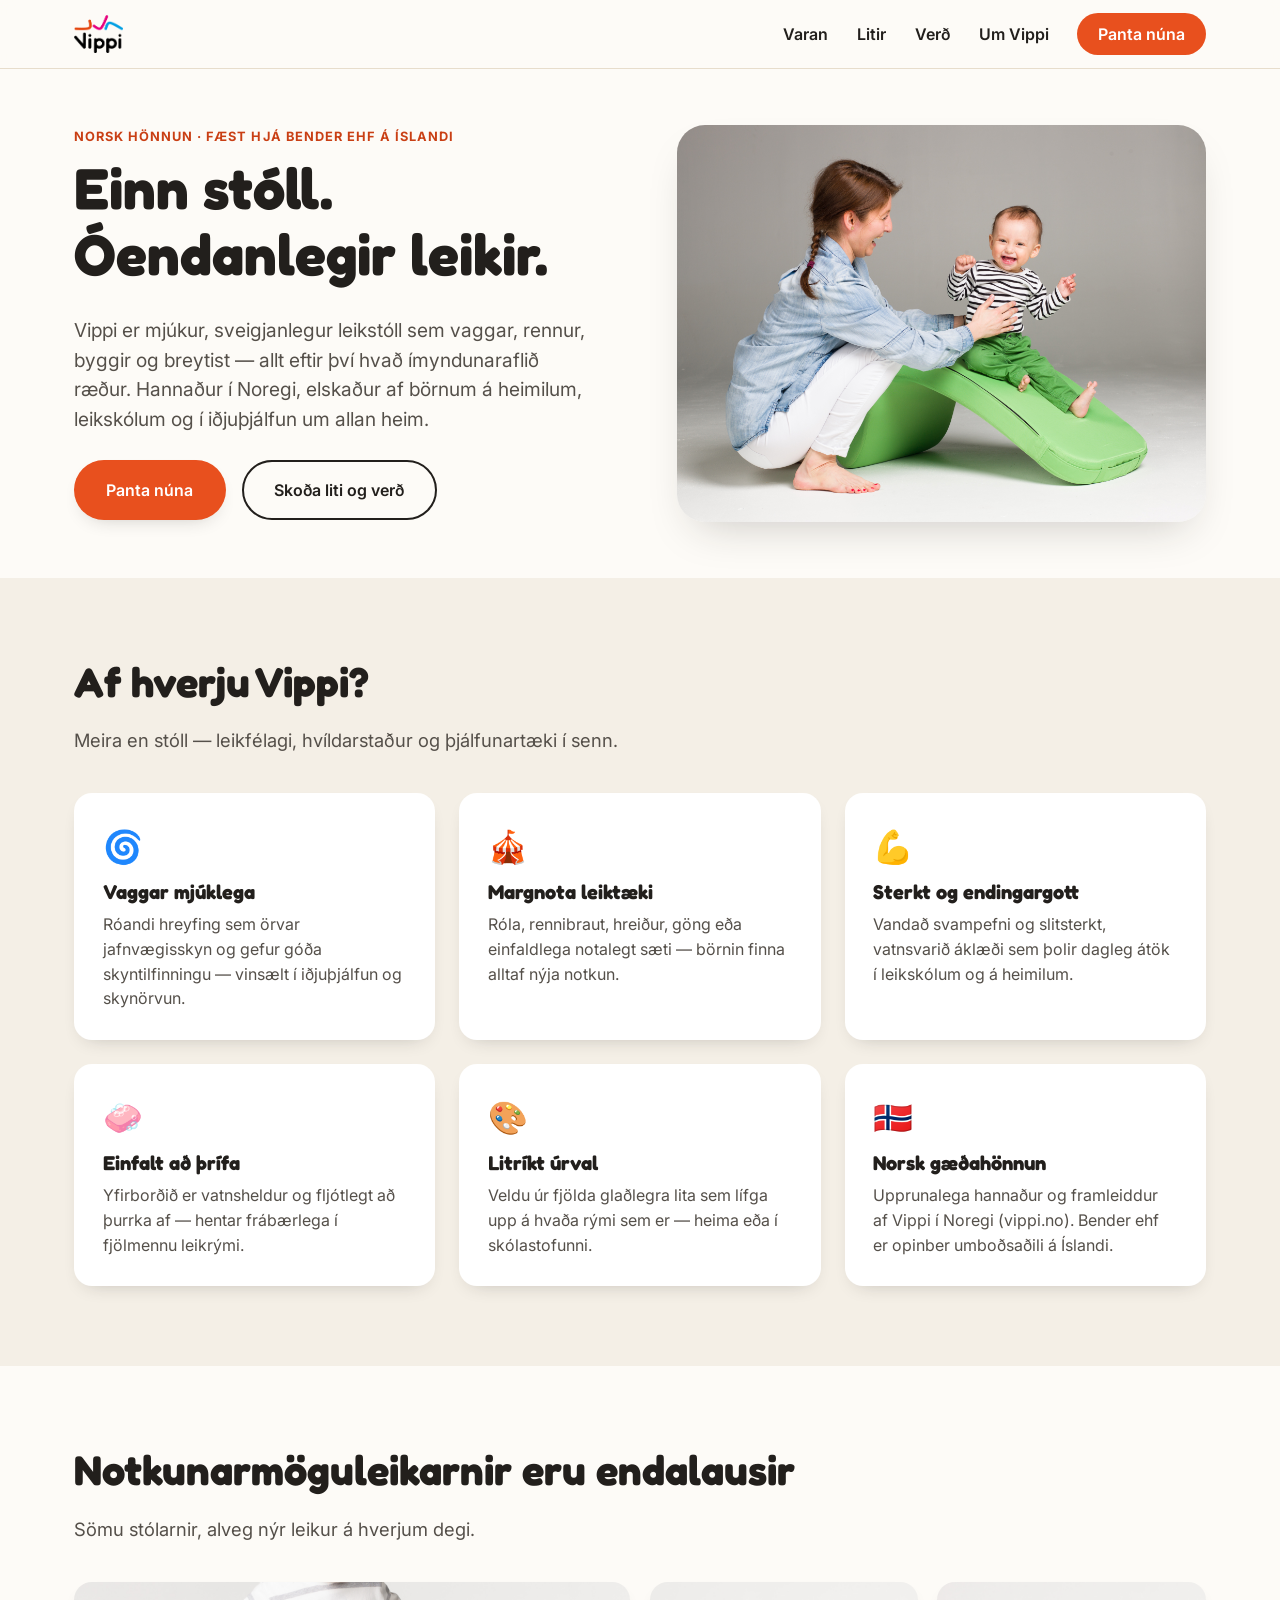
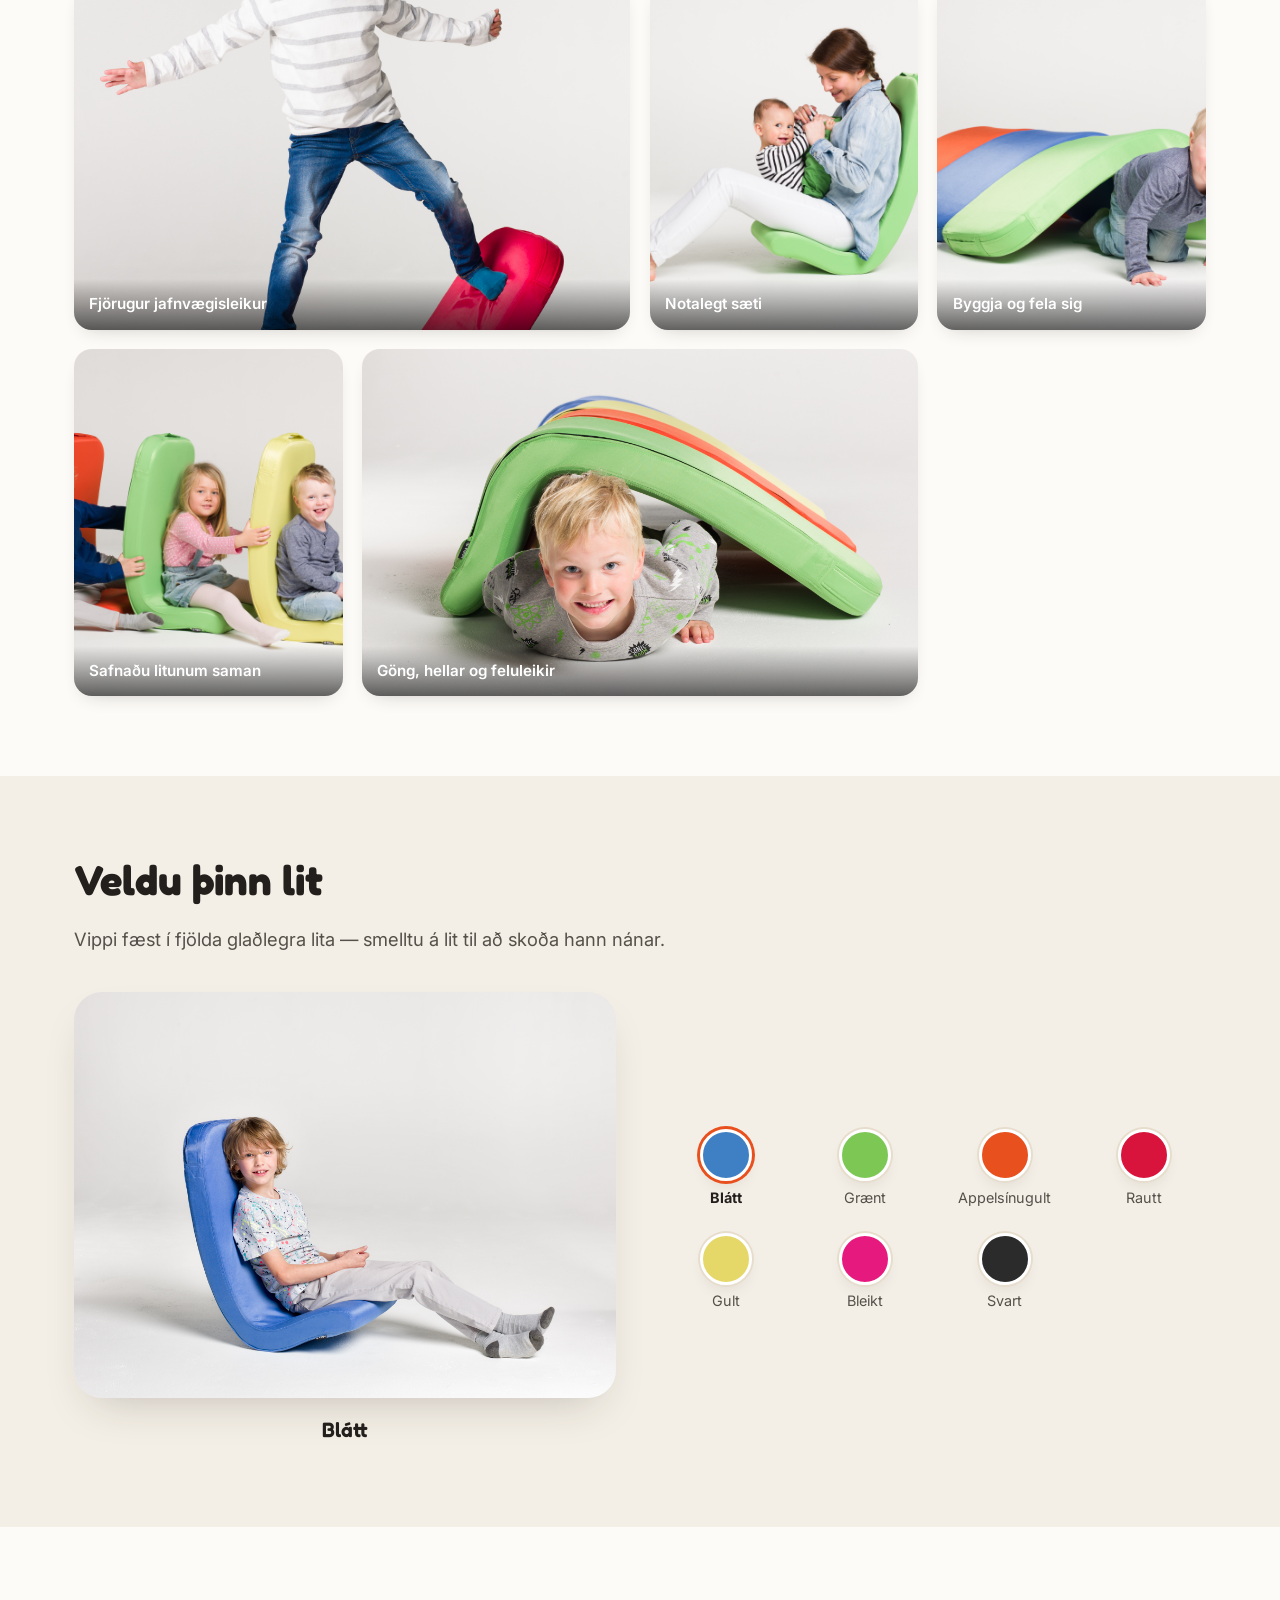
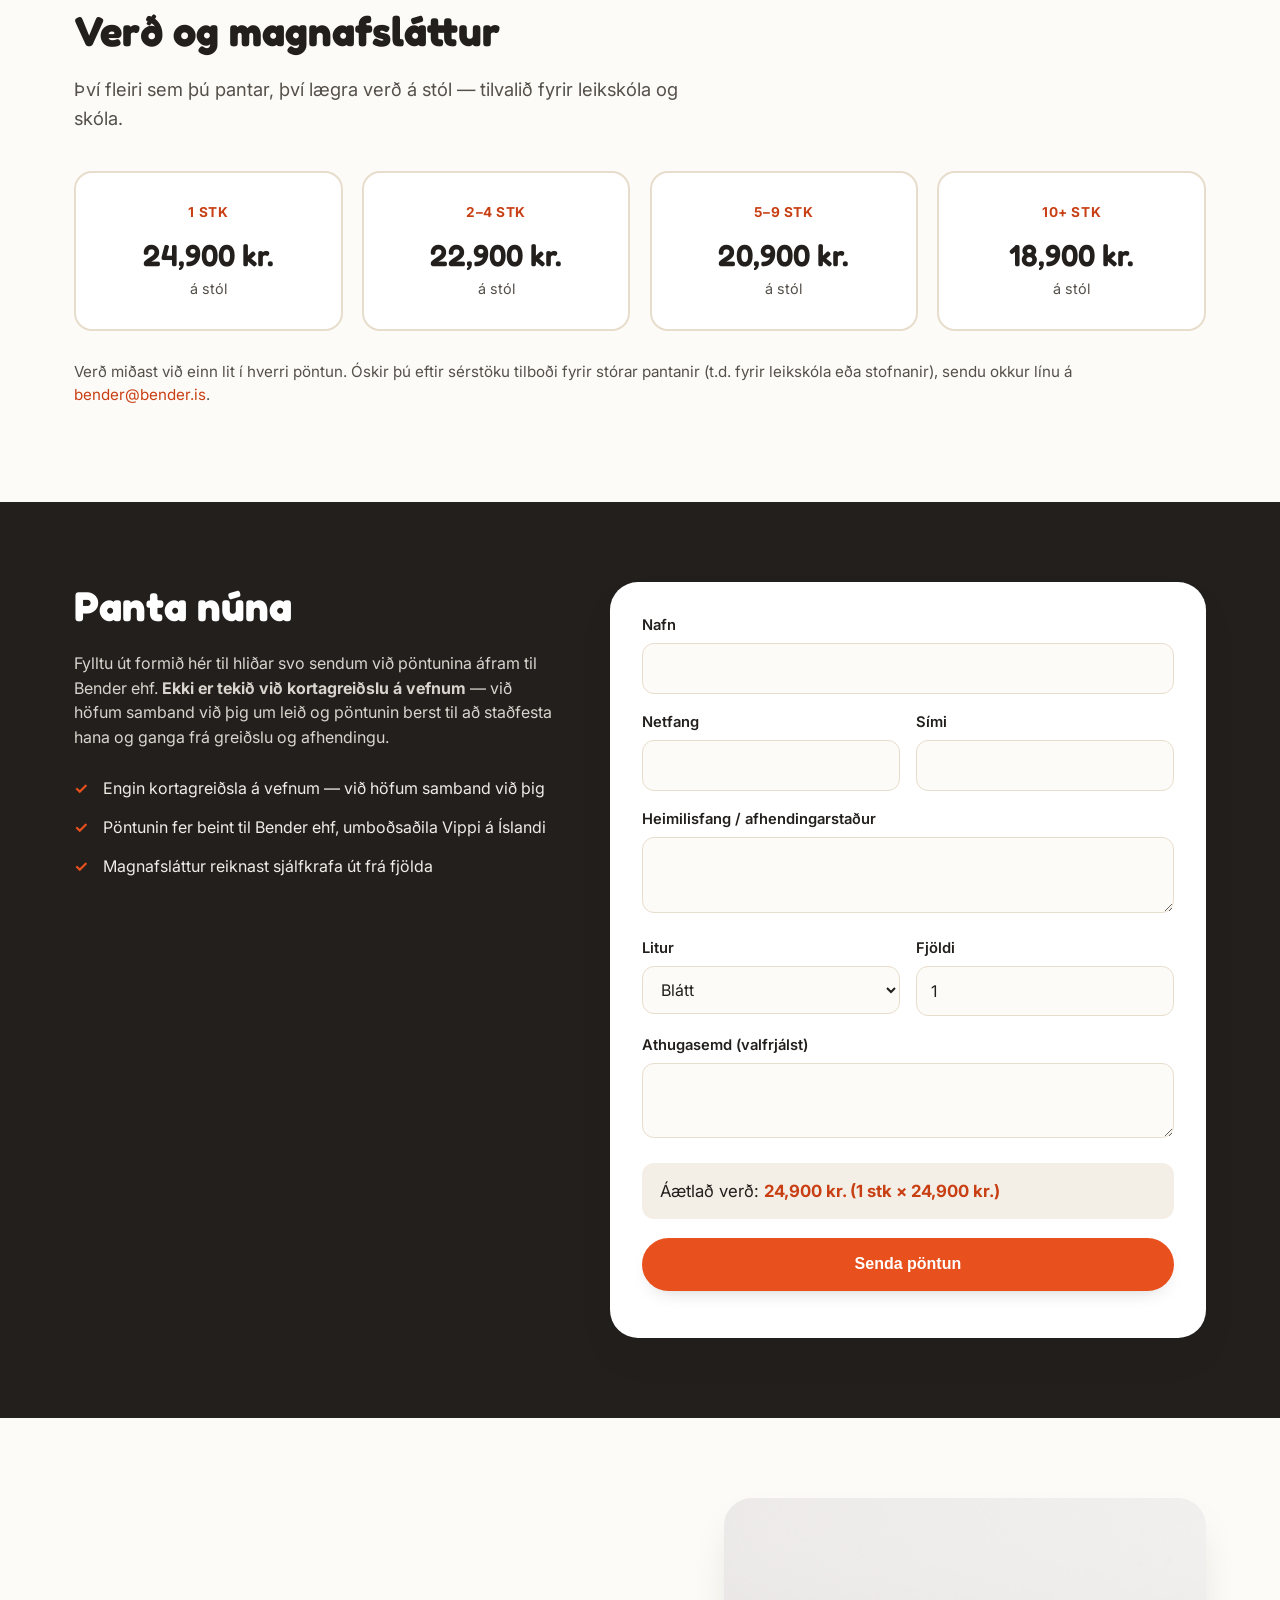
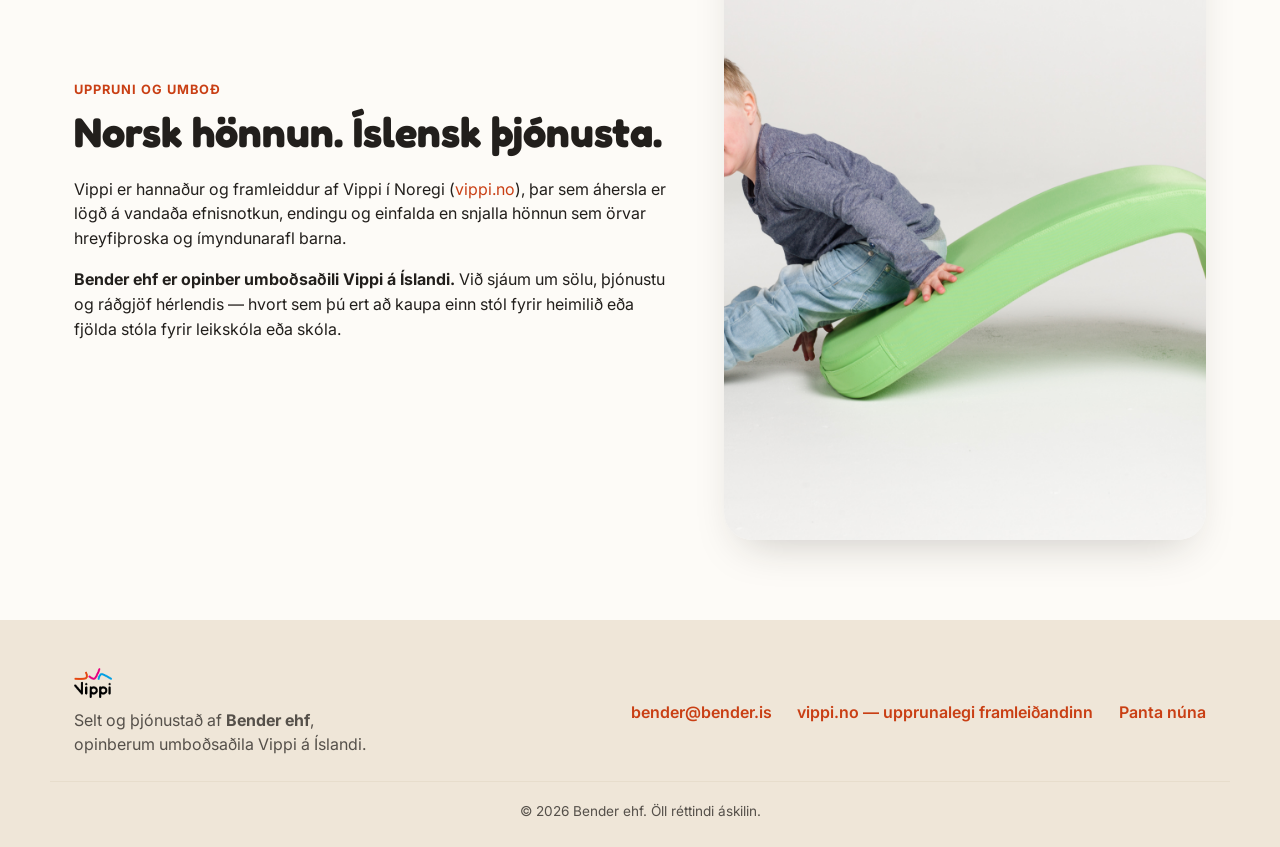
==== index.html @ a784d337 "Fyrsta útgáfa af Vippi sölusíðu fyrir Bender ehf Ein kyrrstöð HTML/CSS/JS síða: hero, eiginleikar, m" ====
<!DOCTYPE html>
<html lang="is">
<head>
<meta charset="UTF-8">
<meta name="viewport" content="width=device-width, initial-scale=1.0">
<title>Vippi — leikstóllinn sem gerir svo miklu meira | Bender ehf</title>
<meta name="description" content="Vippi er norskur hönnunarstóll fyrir börn sem vaggar, rennur og breytist í ótal leiktæki. Fæst í mörgum litum hjá Bender ehf, opinberum umboðsaðila Vippi á Íslandi.">
<link rel="icon" href="Logo/Vippi_logo_m-illustrasjon.webp">
<link rel="stylesheet" href="css/styles.css">
</head>
<body>

<a class="skip-link" href="#main">Fara beint í efni</a>

<header class="site-header" id="top">
  <div class="wrap header-inner">
    <a href="#top" class="brand">
      <img src="Logo/Vippi_logo_m-illustrasjon.webp" alt="Vippi" class="brand-logo">
    </a>

    <nav class="main-nav" id="main-nav">
      <a href="#varan">Varan</a>
      <a href="#litir">Litir</a>
      <a href="#verd">Verð</a>
      <a href="#um-vippi">Um Vippi</a>
      <a href="#panta" class="nav-cta">Panta núna</a>
    </nav>

    <button class="nav-toggle" id="nav-toggle" aria-label="Opna valmynd" aria-expanded="false" aria-controls="main-nav">
      <span></span><span></span><span></span>
    </button>
  </div>
</header>

<main id="main">

  <!-- HERO -->
  <section class="hero">
    <div class="wrap hero-inner">
      <div class="hero-text">
        <p class="eyebrow">Norsk hönnun · Fæst hjá Bender ehf á Íslandi</p>
        <h1>Einn stóll. Óendanlegir leikir.</h1>
        <p class="hero-lead">
          Vippi er mjúkur, sveigjanlegur leikstóll sem vaggar, rennur, byggir og breytist —
          allt eftir því hvað ímyndunaraflið ræður. Hannaður í Noregi, elskaður af börnum
          á heimilum, leikskólum og í iðjuþjálfun um allan heim.
        </p>
        <div class="hero-actions">
          <a href="#panta" class="btn btn-primary">Panta núna</a>
          <a href="#litir" class="btn btn-ghost">Skoða liti og verð</a>
        </div>
      </div>
      <div class="hero-media">
        <img src="Myndir/vippi_0577.jpg" alt="Mæðgin hlæjandi saman í grænum Vippi-stól" loading="eager">
      </div>
    </div>
  </section>

  <!-- FEATURES -->
  <section class="features" id="varan">
    <div class="wrap">
      <h2>Af hverju Vippi?</h2>
      <p class="section-lead">Meira en stóll — leikfélagi, hvíldarstaður og þjálfunartæki í senn.</p>

      <div class="feature-grid">
        <div class="feature-card">
          <div class="feature-icon" aria-hidden="true">🌀</div>
          <h3>Vaggar mjúklega</h3>
          <p>Róandi hreyfing sem örvar jafnvægisskyn og gefur góða skyntilfinningu — vinsælt í iðjuþjálfun og skynörvun.</p>
        </div>
        <div class="feature-card">
          <div class="feature-icon" aria-hidden="true">🎪</div>
          <h3>Margnota leiktæki</h3>
          <p>Róla, rennibraut, hreiður, göng eða einfaldlega notalegt sæti — börnin finna alltaf nýja notkun.</p>
        </div>
        <div class="feature-card">
          <div class="feature-icon" aria-hidden="true">💪</div>
          <h3>Sterkt og endingargott</h3>
          <p>Vandað svampefni og slitsterkt, vatnsvarið áklæði sem þolir dagleg átök í leikskólum og á heimilum.</p>
        </div>
        <div class="feature-card">
          <div class="feature-icon" aria-hidden="true">🧼</div>
          <h3>Einfalt að þrífa</h3>
          <p>Yfirborðið er vatnsheldur og fljótlegt að þurrka af — hentar frábærlega í fjölmennu leikrými.</p>
        </div>
        <div class="feature-card">
          <div class="feature-icon" aria-hidden="true">🎨</div>
          <h3>Litríkt úrval</h3>
          <p>Veldu úr fjölda glaðlegra lita sem lífga upp á hvaða rými sem er — heima eða í skólastofunni.</p>
        </div>
        <div class="feature-card">
          <div class="feature-icon" aria-hidden="true">🇳🇴</div>
          <h3>Norsk gæðahönnun</h3>
          <p>Upprunalega hannaður og framleiddur af Vippi í Noregi (vippi.no). Bender ehf er opinber umboðsaðili á Íslandi.</p>
        </div>
      </div>
    </div>
  </section>

  <!-- GALLERY / USE CASES -->
  <section class="gallery" id="notkun">
    <div class="wrap">
      <h2>Notkunarmöguleikarnir eru endalausir</h2>
      <p class="section-lead">Sömu stólarnir, alveg nýr leikur á hverjum degi.</p>

      <div class="gallery-grid">
        <figure class="gallery-item span-2">
          <img src="Myndir/vippi_0802.jpg" alt="Barn stekkur og leikur sér í rauðum Vippi-stól" loading="lazy">
          <figcaption>Fjörugur jafnvægisleikur</figcaption>
        </figure>
        <figure class="gallery-item">
          <img src="Myndir/vippi_0572.jpg" alt="Barn í Vippi-stól" loading="lazy">
          <figcaption>Notalegt sæti</figcaption>
        </figure>
        <figure class="gallery-item">
          <img src="Myndir/vippi_0424.jpg" alt="Þrjú börn fela sig undir Vippi-stólum" loading="lazy">
          <figcaption>Byggja og fela sig</figcaption>
        </figure>
        <figure class="gallery-item">
          <img src="Myndir/vippi_0365.jpg" alt="Þrjú systkini í röð af Vippi-stólum í mismunandi litum" loading="lazy">
          <figcaption>Safnaðu litunum saman</figcaption>
        </figure>
        <figure class="gallery-item span-2">
          <img src="Myndir/vippi_0148.jpg" alt="Barn skríður undir stafla af Vippi-stólum" loading="lazy">
          <figcaption>Göng, hellar og feluleikir</figcaption>
        </figure>
      </div>
    </div>
  </section>

  <!-- COLORS -->
  <section class="colors" id="litir">
    <div class="wrap">
      <h2>Veldu þinn lit</h2>
      <p class="section-lead">Vippi fæst í fjölda glaðlegra lita — smelltu á lit til að skoða hann nánar.</p>

      <div class="color-layout">
        <div class="color-preview">
          <img id="color-preview-img" src="Myndir/vippi_0039-Edit.jpg" alt="Vippi stóll">
          <p class="color-preview-name" id="color-preview-name">Blátt</p>
        </div>

        <div class="color-swatches" id="color-swatches" role="listbox" aria-label="Veldu lit">
          <!-- fyllt út með js/main.js út frá VIPPI_CONFIG.colors -->
        </div>
      </div>
    </div>
  </section>

  <!-- PRICING -->
  <section class="pricing" id="verd">
    <div class="wrap">
      <h2>Verð og magnafsláttur</h2>
      <p class="section-lead">Því fleiri sem þú pantar, því lægra verð á stól — tilvalið fyrir leikskóla og skóla.</p>

      <div class="pricing-table" id="pricing-table">
        <!-- fyllt út með js/main.js út frá VIPPI_CONFIG.priceTiers -->
      </div>

      <p class="pricing-note">
        Verð miðast við einn lit í hverri pöntun. Óskir þú eftir sérstöku tilboði fyrir stórar
        pantanir (t.d. fyrir leikskóla eða stofnanir), sendu okkur línu á
        <a href="mailto:bender@bender.is">bender@bender.is</a>.
      </p>
    </div>
  </section>

  <!-- ORDER -->
  <section class="order" id="panta">
    <div class="wrap order-wrap">
      <div class="order-info">
        <h2>Panta núna</h2>
        <p>
          Fylltu út formið hér til hliðar svo sendum við pöntunina áfram til Bender ehf.
          <strong> Ekki er tekið við kortagreiðslu á vefnum</strong> — við höfum samband við
          þig um leið og pöntunin berst til að staðfesta hana og ganga frá greiðslu og afhendingu.
        </p>
        <ul class="order-points">
          <li>Engin kortagreiðsla á vefnum — við höfum samband við þig</li>
          <li>Pöntunin fer beint til Bender ehf, umboðsaðila Vippi á Íslandi</li>
          <li>Magnafsláttur reiknast sjálfkrafa út frá fjölda</li>
        </ul>
      </div>

      <form class="order-form" id="order-form">
        <div class="form-row">
          <label for="f-name">Nafn</label>
          <input type="text" id="f-name" name="Nafn" required autocomplete="name">
        </div>

        <div class="form-row two-col">
          <div>
            <label for="f-email">Netfang</label>
            <input type="email" id="f-email" name="Netfang" required autocomplete="email">
          </div>
          <div>
            <label for="f-phone">Sími</label>
            <input type="tel" id="f-phone" name="Sími" required autocomplete="tel">
          </div>
        </div>

        <div class="form-row">
          <label for="f-address">Heimilisfang / afhendingarstaður</label>
          <textarea id="f-address" name="Afhendingarstaður" rows="2" required></textarea>
        </div>

        <div class="form-row two-col">
          <div>
            <label for="f-color">Litur</label>
            <select id="f-color" name="Litur" required></select>
          </div>
          <div>
            <label for="f-qty">Fjöldi</label>
            <input type="number" id="f-qty" name="Fjöldi" min="1" value="1" required>
          </div>
        </div>

        <div class="form-row">
          <label for="f-note">Athugasemd (valfrjálst)</label>
          <textarea id="f-note" name="Athugasemd" rows="2"></textarea>
        </div>

        <input type="hidden" name="Áætlað_verð" id="f-price-hidden">
        <input type="hidden" name="_subject" value="Ný Vippi pöntun af vefsíðu">

        <div class="order-summary" id="order-summary">
          Áætlað verð: <strong id="order-total">—</strong>
        </div>

        <button type="submit" class="btn btn-primary btn-block" id="order-submit">Senda pöntun</button>

        <p class="form-status" id="form-status" role="status" aria-live="polite"></p>
      </form>
    </div>
  </section>

  <!-- ABOUT -->
  <section class="about" id="um-vippi">
    <div class="wrap about-inner">
      <div class="about-text">
        <p class="eyebrow">Uppruni og umboð</p>
        <h2>Norsk hönnun. Íslensk þjónusta.</h2>
        <p>
          Vippi er hannaður og framleiddur af Vippi í Noregi (<a href="https://vippi.no" target="_blank" rel="noopener">vippi.no</a>),
          þar sem áhersla er lögð á vandaða efnisnotkun, endingu og einfalda en snjalla hönnun
          sem örvar hreyfiþroska og ímyndunarafl barna.
        </p>
        <p>
          <strong>Bender ehf er opinber umboðsaðili Vippi á Íslandi.</strong> Við sjáum um sölu,
          þjónustu og ráðgjöf hérlendis — hvort sem þú ert að kaupa einn stól fyrir heimilið eða
          fjölda stóla fyrir leikskóla eða skóla.
        </p>
      </div>
      <div class="about-media">
        <img src="Myndir/vippi_0396.jpg" alt="Vippi stóll í grænum lit" loading="lazy">
      </div>
    </div>
  </section>

</main>

<footer class="site-footer">
  <div class="wrap footer-inner">
    <div class="footer-brand">
      <img src="Logo/Vippi_logo_m-illustrasjon.webp" alt="Vippi" class="footer-logo">
      <p>Selt og þjónustað af <strong>Bender ehf</strong>, opinberum umboðsaðila Vippi á Íslandi.</p>
    </div>
    <div class="footer-links">
      <a href="mailto:bender@bender.is">bender@bender.is</a>
      <a href="https://vippi.no" target="_blank" rel="noopener">vippi.no — upprunalegi framleiðandinn</a>
      <a href="#panta">Panta núna</a>
    </div>
  </div>
  <p class="footer-copy">© <span id="year"></span> Bender ehf. Öll réttindi áskilin.</p>
</footer>

<script src="js/config.js"></script>
<script src="js/main.js"></script>
</body>
</html>
---- css/styles.css ----
@import url('https://fonts.googleapis.com/css2?family=Fredoka:wght@500;600;700&family=Inter:wght@400;500;600;700&display=swap');

/* ---------------------------------------------------------------------
   Grunnstillingar
--------------------------------------------------------------------- */
:root {
  --orange: #e8501e;
  --orange-dark: #c93f14;
  --pink: #e6197f;
  --blue: #1e8fd1;
  --green: #6fbf4a;
  --ink: #221f1c;
  --ink-soft: #55504a;
  --paper: #fdfbf7;
  --paper-alt: #f4efe6;
  --paper-deep: #efe6d8;
  --line: #e7ddcc;
  --white: #ffffff;
  --radius-lg: 28px;
  --radius-md: 18px;
  --radius-sm: 12px;
  --shadow: 0 20px 45px -20px rgba(34, 31, 28, 0.25);
  --shadow-sm: 0 8px 20px -12px rgba(34, 31, 28, 0.3);
  --max: 1180px;
  font-size: 16px;
}

* { box-sizing: border-box; }
html { scroll-behavior: smooth; }

body {
  margin: 0;
  font-family: 'Inter', system-ui, -apple-system, Segoe UI, sans-serif;
  color: var(--ink);
  background: var(--paper);
  line-height: 1.55;
  -webkit-font-smoothing: antialiased;
}

h1, h2, h3, h4 {
  font-family: 'Fredoka', 'Inter', system-ui, sans-serif;
  line-height: 1.15;
  margin: 0 0 0.5em;
  color: var(--ink);
}

h1 { font-size: clamp(2.2rem, 5vw, 3.6rem); }
h2 { font-size: clamp(1.8rem, 3.4vw, 2.6rem); }
h3 { font-size: 1.25rem; }

p { margin: 0 0 1em; }
a { color: var(--orange-dark); text-decoration: none; }
a:hover { text-decoration: underline; }

img { max-width: 100%; display: block; }

.wrap {
  max-width: var(--max);
  margin: 0 auto;
  padding: 0 24px;
}

.skip-link {
  position: absolute;
  left: -999px;
  top: 0;
  background: var(--ink);
  color: var(--white);
  padding: 10px 16px;
  border-radius: 0 0 8px 0;
  z-index: 999;
}
.skip-link:focus { left: 0; }

.eyebrow {
  text-transform: uppercase;
  letter-spacing: 0.08em;
  font-weight: 700;
  font-size: 0.8rem;
  color: var(--orange-dark);
  margin-bottom: 0.6em;
}

.section-lead {
  font-size: 1.15rem;
  color: var(--ink-soft);
  max-width: 640px;
  margin-bottom: 2.4rem;
}

section { padding: 5rem 0; }

/* ---------------------------------------------------------------------
   Hnappar
--------------------------------------------------------------------- */
.btn {
  display: inline-flex;
  align-items: center;
  justify-content: center;
  gap: 0.5em;
  padding: 0.95em 1.9em;
  border-radius: 999px;
  font-weight: 600;
  font-size: 1rem;
  border: 2px solid transparent;
  cursor: pointer;
  transition: transform 0.15s ease, box-shadow 0.15s ease, background 0.15s ease;
  text-decoration: none;
}
.btn:hover { transform: translateY(-2px); text-decoration: none; }

.btn-primary {
  background: var(--orange);
  color: var(--white);
  box-shadow: var(--shadow-sm);
}
.btn-primary:hover { background: var(--orange-dark); }

.btn-ghost {
  background: transparent;
  border-color: var(--ink);
  color: var(--ink);
}
.btn-ghost:hover { background: var(--ink); color: var(--white); }

.btn-block { width: 100%; }

/* ---------------------------------------------------------------------
   Haus
--------------------------------------------------------------------- */
.site-header {
  position: sticky;
  top: 0;
  z-index: 100;
  background: rgba(253, 251, 247, 0.9);
  backdrop-filter: blur(8px);
  border-bottom: 1px solid var(--line);
}

.header-inner {
  display: flex;
  align-items: center;
  justify-content: space-between;
  gap: 1.5rem;
  padding-top: 0.8rem;
  padding-bottom: 0.8rem;
}

.brand-logo { height: 38px; }

.main-nav {
  display: flex;
  align-items: center;
  gap: 1.8rem;
  font-weight: 600;
}
.main-nav a { color: var(--ink); }
.main-nav a:hover { color: var(--orange-dark); text-decoration: none; }

.nav-cta {
  background: var(--orange);
  color: var(--white) !important;
  padding: 0.55em 1.3em;
  border-radius: 999px;
}
.nav-cta:hover { background: var(--orange-dark); }

.nav-toggle {
  display: none;
  flex-direction: column;
  justify-content: center;
  gap: 5px;
  width: 42px;
  height: 42px;
  border-radius: 10px;
  border: 1px solid var(--line);
  background: var(--white);
  cursor: pointer;
}
.nav-toggle span {
  display: block;
  width: 20px;
  height: 2px;
  margin: 0 auto;
  background: var(--ink);
  transition: transform 0.2s ease, opacity 0.2s ease;
}
.nav-toggle.open span:nth-child(1) { transform: translateY(7px) rotate(45deg); }
.nav-toggle.open span:nth-child(2) { opacity: 0; }
.nav-toggle.open span:nth-child(3) { transform: translateY(-7px) rotate(-45deg); }

/* ---------------------------------------------------------------------
   Hero
--------------------------------------------------------------------- */
.hero { padding-top: 3.5rem; padding-bottom: 3.5rem; }

.hero-inner {
  display: grid;
  grid-template-columns: 1.05fr 1fr;
  gap: 3rem;
  align-items: center;
}

.hero-lead {
  font-size: 1.2rem;
  color: var(--ink-soft);
  max-width: 520px;
}

.hero-actions {
  display: flex;
  gap: 1rem;
  flex-wrap: wrap;
  margin-top: 1.6rem;
}

.hero-media img {
  width: 100%;
  border-radius: var(--radius-lg);
  box-shadow: var(--shadow);
  aspect-ratio: 4 / 3;
  object-fit: cover;
}

/* ---------------------------------------------------------------------
   Eiginleikar
--------------------------------------------------------------------- */
.features { background: var(--paper-alt); }

.feature-grid {
  display: grid;
  grid-template-columns: repeat(3, 1fr);
  gap: 1.5rem;
}

.feature-card {
  background: var(--white);
  border-radius: var(--radius-md);
  padding: 1.8rem;
  box-shadow: var(--shadow-sm);
}

.feature-icon {
  font-size: 2rem;
  margin-bottom: 0.6rem;
}

.feature-card h3 { margin-bottom: 0.4em; }
.feature-card p { color: var(--ink-soft); margin: 0; }

/* ---------------------------------------------------------------------
   Gallerí
--------------------------------------------------------------------- */
.gallery-grid {
  display: grid;
  grid-template-columns: repeat(4, 1fr);
  gap: 1.2rem;
}

.gallery-item {
  margin: 0;
  position: relative;
  border-radius: var(--radius-md);
  overflow: hidden;
  box-shadow: var(--shadow-sm);
}

.gallery-item img {
  width: 100%;
  height: 100%;
  object-fit: cover;
  aspect-ratio: 1 / 1;
}

.gallery-item.span-2 { grid-column: span 2; }
.gallery-item.span-2 img { aspect-ratio: 16 / 10; }

.gallery-item figcaption {
  position: absolute;
  left: 0; right: 0; bottom: 0;
  padding: 0.9em 1em;
  background: linear-gradient(to top, rgba(0,0,0,0.6), rgba(0,0,0,0));
  color: var(--white);
  font-weight: 600;
  font-size: 0.95rem;
}

/* ---------------------------------------------------------------------
   Litir
--------------------------------------------------------------------- */
.colors { background: var(--paper-alt); }

.color-layout {
  display: grid;
  grid-template-columns: 1fr 1fr;
  gap: 3rem;
  align-items: center;
}

.color-preview img {
  width: 100%;
  border-radius: var(--radius-lg);
  box-shadow: var(--shadow);
  aspect-ratio: 4 / 3;
  object-fit: cover;
}

.color-preview-name {
  text-align: center;
  font-family: 'Fredoka', sans-serif;
  font-weight: 600;
  font-size: 1.3rem;
  margin-top: 1rem;
  margin-bottom: 0;
}

.color-swatches {
  display: grid;
  grid-template-columns: repeat(4, 1fr);
  gap: 1rem;
}

.color-swatch {
  display: flex;
  flex-direction: column;
  align-items: center;
  gap: 0.5em;
  background: transparent;
  border: none;
  cursor: pointer;
  padding: 0.4em;
  font-family: inherit;
  font-size: 0.9rem;
  color: var(--ink-soft);
  border-radius: var(--radius-sm);
}

.color-swatch .dot {
  width: 52px;
  height: 52px;
  border-radius: 50%;
  border: 3px solid var(--white);
  box-shadow: 0 0 0 2px var(--line), var(--shadow-sm);
  transition: transform 0.15s ease, box-shadow 0.15s ease;
}

.color-swatch:hover .dot { transform: translateY(-3px); }

.color-swatch.active { color: var(--ink); font-weight: 700; }
.color-swatch.active .dot { box-shadow: 0 0 0 3px var(--orange), var(--shadow-sm); }

/* ---------------------------------------------------------------------
   Verð
--------------------------------------------------------------------- */
.pricing-table {
  display: grid;
  grid-template-columns: repeat(4, 1fr);
  gap: 1.2rem;
  margin-bottom: 1.8rem;
}

.price-tier {
  background: var(--white);
  border: 2px solid var(--line);
  border-radius: var(--radius-md);
  padding: 1.8rem 1.4rem;
  text-align: center;
  transition: border-color 0.15s ease, transform 0.15s ease;
}

.price-tier:hover { border-color: var(--orange); transform: translateY(-3px); }

.price-tier .qty {
  font-weight: 700;
  color: var(--orange-dark);
  text-transform: uppercase;
  letter-spacing: 0.04em;
  font-size: 0.85rem;
  margin-bottom: 0.6em;
}

.price-tier .amount {
  font-family: 'Fredoka', sans-serif;
  font-size: 1.9rem;
  font-weight: 600;
}

.price-tier .per {
  color: var(--ink-soft);
  font-size: 0.9rem;
}

.pricing-note {
  color: var(--ink-soft);
  font-size: 0.95rem;
}

/* ---------------------------------------------------------------------
   Pöntun
--------------------------------------------------------------------- */
.order { background: var(--ink); color: var(--white); }

.order-wrap {
  display: grid;
  grid-template-columns: 0.9fr 1.1fr;
  gap: 3rem;
  align-items: start;
}

.order h2 { color: var(--white); }
.order-info p { color: #d8d4cd; }

.order-points {
  list-style: none;
  padding: 0;
  margin: 1.6rem 0 0;
  display: flex;
  flex-direction: column;
  gap: 0.9rem;
}
.order-points li {
  padding-left: 1.8em;
  position: relative;
  color: #efece6;
}
.order-points li::before {
  content: "✓";
  position: absolute;
  left: 0;
  color: var(--orange);
  font-weight: 700;
}

.order-form {
  background: var(--white);
  color: var(--ink);
  border-radius: var(--radius-lg);
  padding: 2rem;
  box-shadow: var(--shadow);
}

.form-row { margin-bottom: 1.1rem; }
.form-row.two-col {
  display: grid;
  grid-template-columns: 1fr 1fr;
  gap: 1rem;
}

label {
  display: block;
  font-weight: 600;
  margin-bottom: 0.4em;
  font-size: 0.92rem;
}

input, select, textarea {
  width: 100%;
  padding: 0.75em 0.9em;
  border-radius: var(--radius-sm);
  border: 1.5px solid var(--line);
  font: inherit;
  background: var(--paper);
  color: var(--ink);
}

input:focus, select:focus, textarea:focus {
  outline: none;
  border-color: var(--orange);
}

.order-summary {
  background: var(--paper-alt);
  border-radius: var(--radius-sm);
  padding: 0.9em 1.1em;
  margin-bottom: 1.2rem;
  font-size: 1.05rem;
}
.order-summary strong { color: var(--orange-dark); }

.form-status {
  margin: 1em 0 0;
  font-size: 0.95rem;
  font-weight: 600;
}
.form-status.success { color: #2f8f3f; }
.form-status.error { color: #c93f14; }
.form-status a { color: inherit; text-decoration: underline; }

/* ---------------------------------------------------------------------
   Um Vippi
--------------------------------------------------------------------- */
.about-inner {
  display: grid;
  grid-template-columns: 1fr 0.8fr;
  gap: 3rem;
  align-items: center;
}

.about-media img {
  border-radius: var(--radius-lg);
  box-shadow: var(--shadow);
  aspect-ratio: 3 / 4;
  object-fit: cover;
  width: 100%;
}

/* ---------------------------------------------------------------------
   Fótur
--------------------------------------------------------------------- */
.site-footer {
  background: var(--paper-deep);
  padding: 3rem 0 1.5rem;
}

.footer-inner {
  display: flex;
  justify-content: space-between;
  align-items: center;
  flex-wrap: wrap;
  gap: 1.5rem;
  padding-bottom: 1.5rem;
  border-bottom: 1px solid var(--line);
}

.footer-logo { height: 30px; margin-bottom: 0.6em; }
.footer-brand p { margin: 0; color: var(--ink-soft); max-width: 320px; }

.footer-links {
  display: flex;
  gap: 1.6rem;
  flex-wrap: wrap;
  font-weight: 600;
}

.footer-copy {
  text-align: center;
  color: var(--ink-soft);
  font-size: 0.85rem;
  margin: 1.2rem 0 0;
}

/* ---------------------------------------------------------------------
   Responsive
--------------------------------------------------------------------- */
@media (max-width: 900px) {
  .hero-inner,
  .color-layout,
  .order-wrap,
  .about-inner {
    grid-template-columns: 1fr;
  }

  .hero-media { order: -1; }

  .feature-grid { grid-template-columns: repeat(2, 1fr); }
  .gallery-grid { grid-template-columns: repeat(2, 1fr); }
  .gallery-item.span-2 { grid-column: span 2; }
  .pricing-table { grid-template-columns: repeat(2, 1fr); }
}

@media (max-width: 720px) {
  .main-nav {
    position: absolute;
    top: 100%;
    left: 0;
    right: 0;
    background: var(--paper);
    border-bottom: 1px solid var(--line);
    flex-direction: column;
    align-items: stretch;
    gap: 0;
    padding: 0.5rem 24px 1.2rem;
    display: none;
  }
  .main-nav.open { display: flex; }
  .main-nav a { padding: 0.7em 0; border-bottom: 1px solid var(--line); }
  .main-nav a:last-child { border-bottom: none; }
  .nav-cta { text-align: center; margin-top: 0.6em; }
  .nav-toggle { display: flex; }

  section { padding: 3.2rem 0; }
  .feature-grid { grid-template-columns: 1fr; }
  .gallery-grid { grid-template-columns: 1fr 1fr; }
  .color-swatches { grid-template-columns: repeat(3, 1fr); }
  .pricing-table { grid-template-columns: 1fr 1fr; }
  .form-row.two-col { grid-template-columns: 1fr; }
  .order-form { padding: 1.4rem; }
}
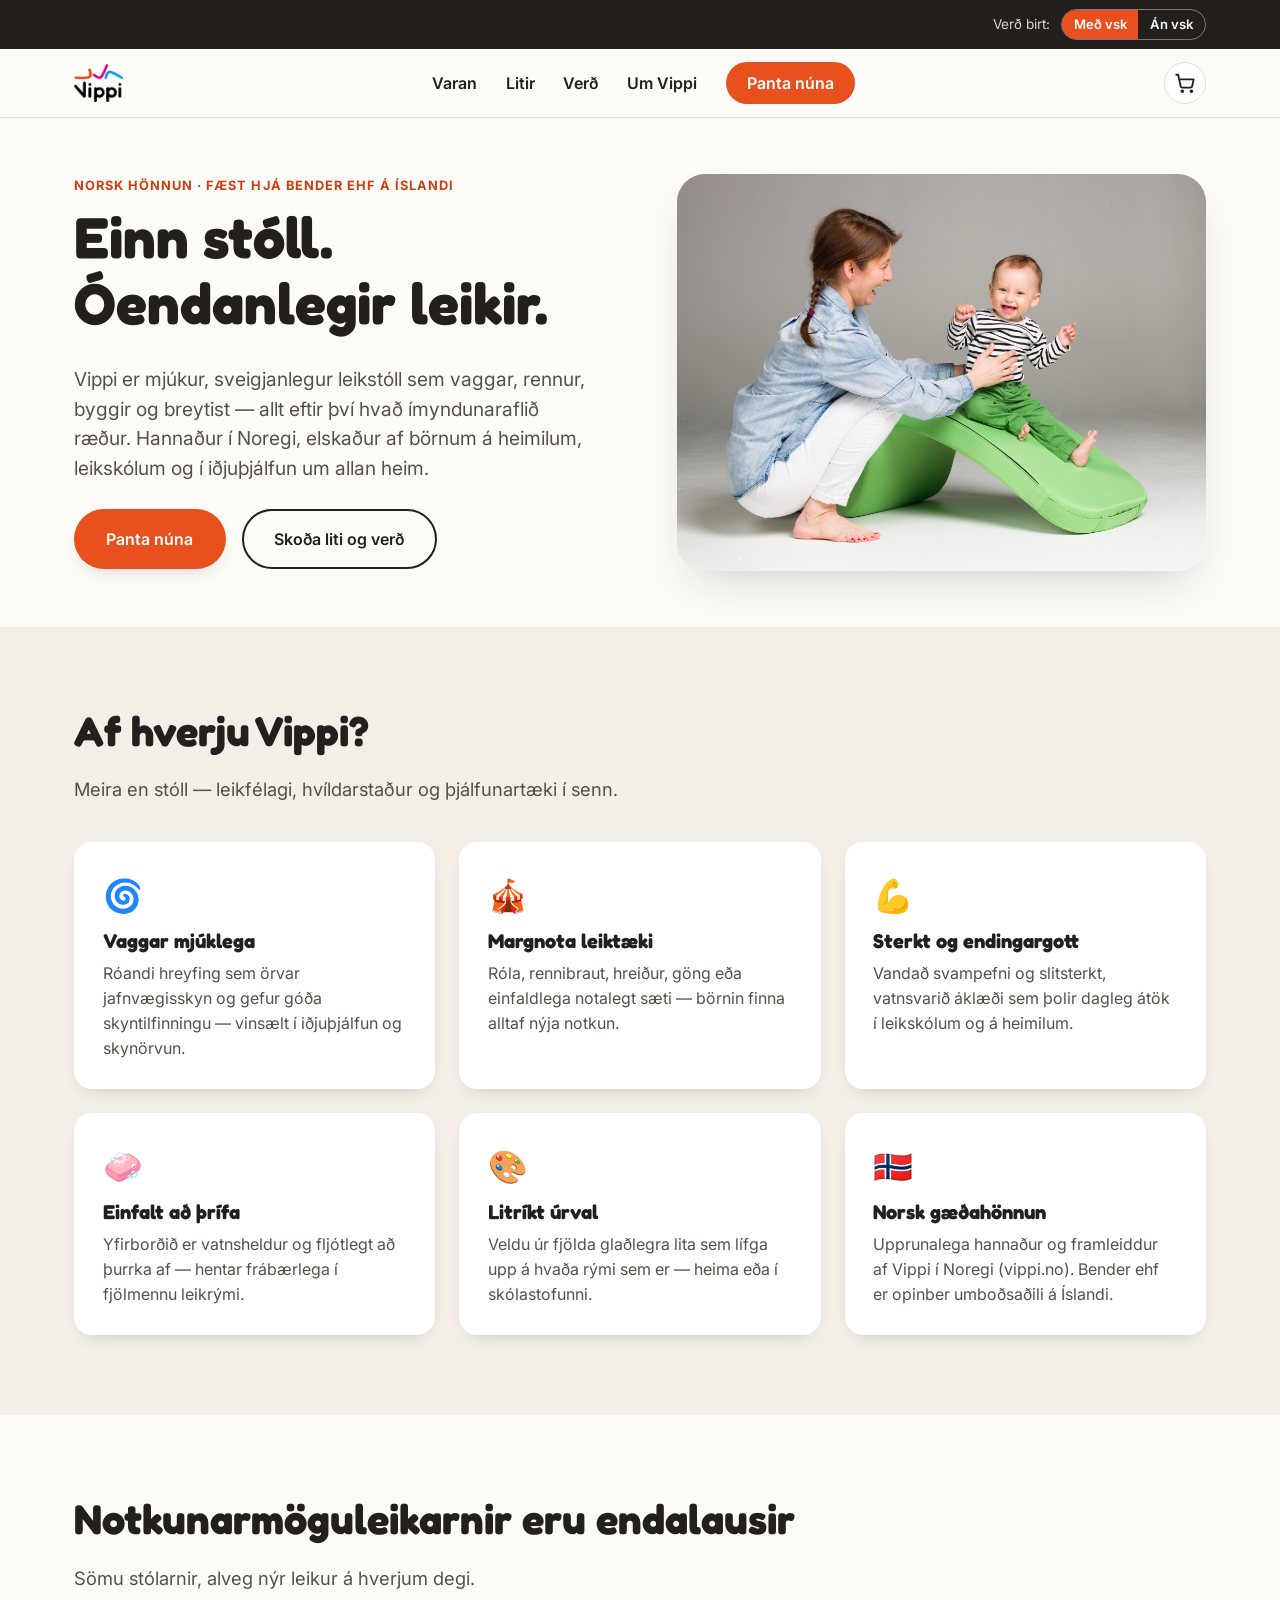
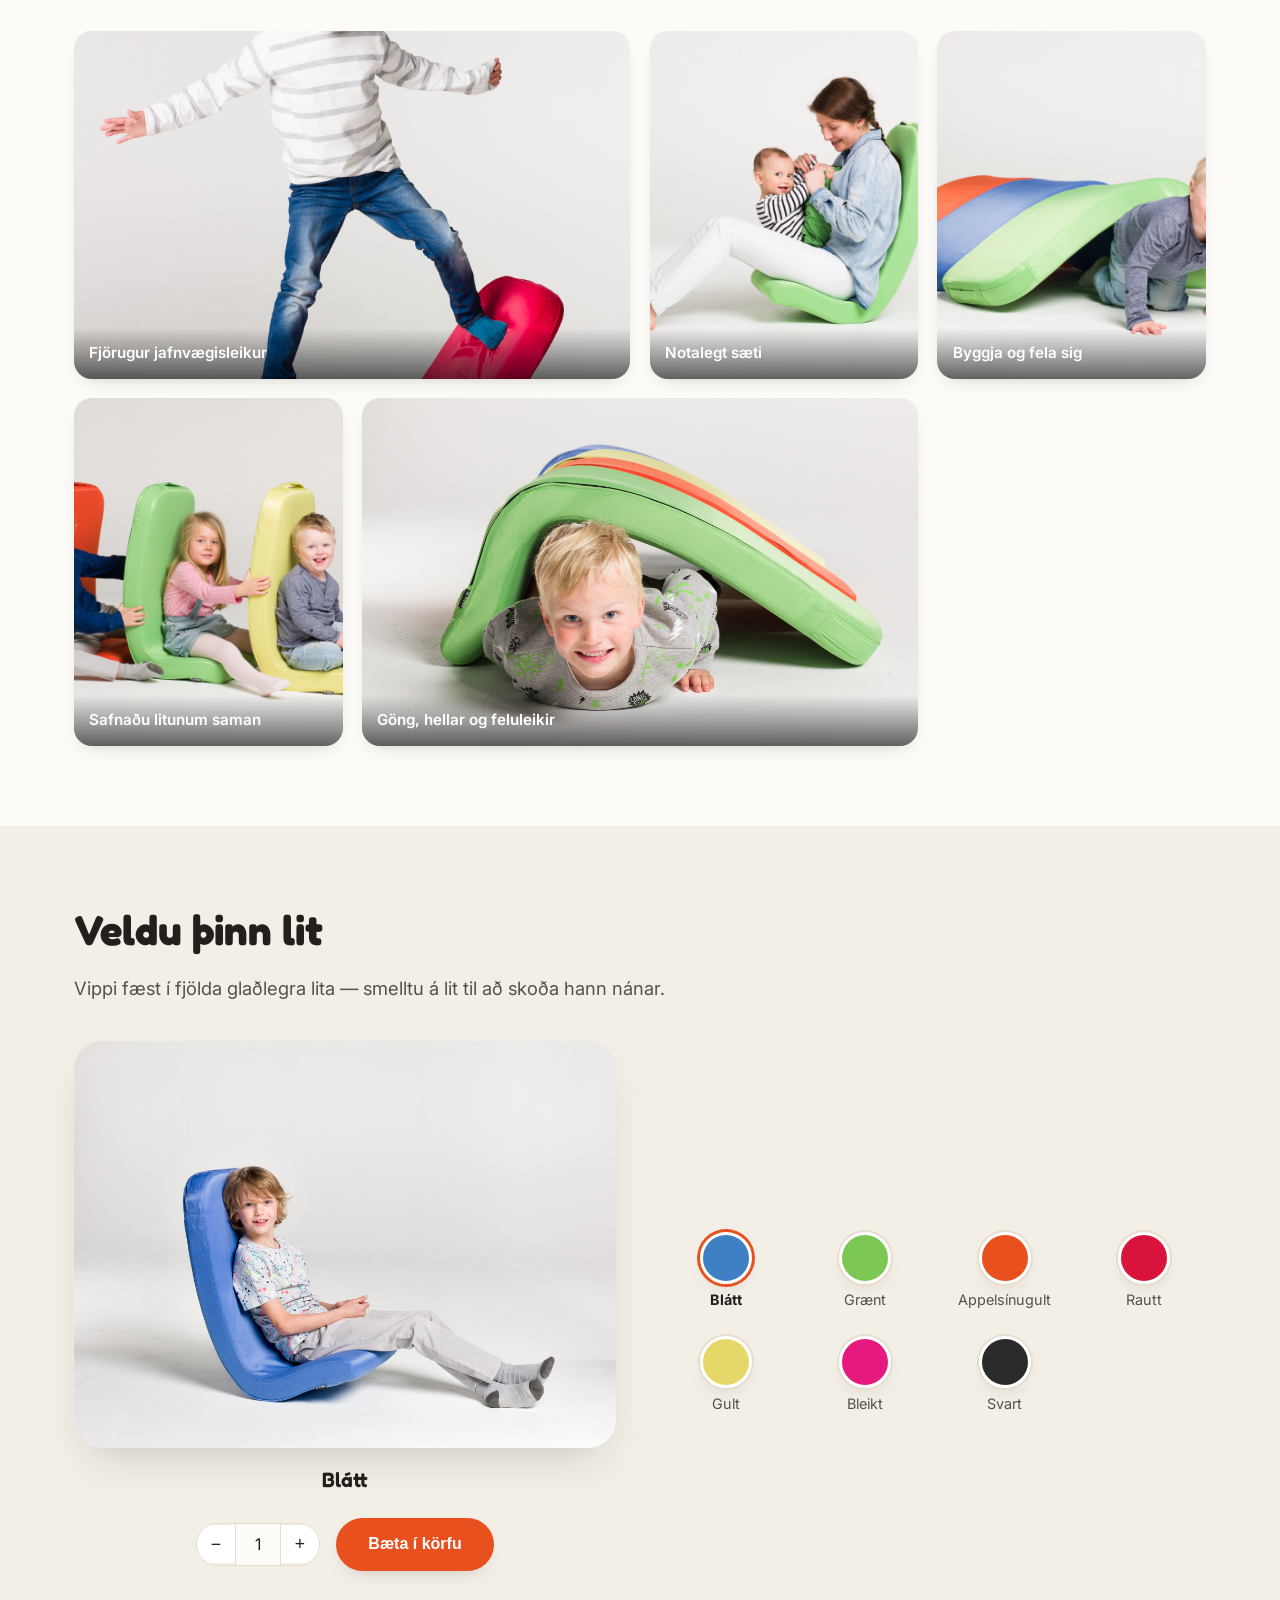
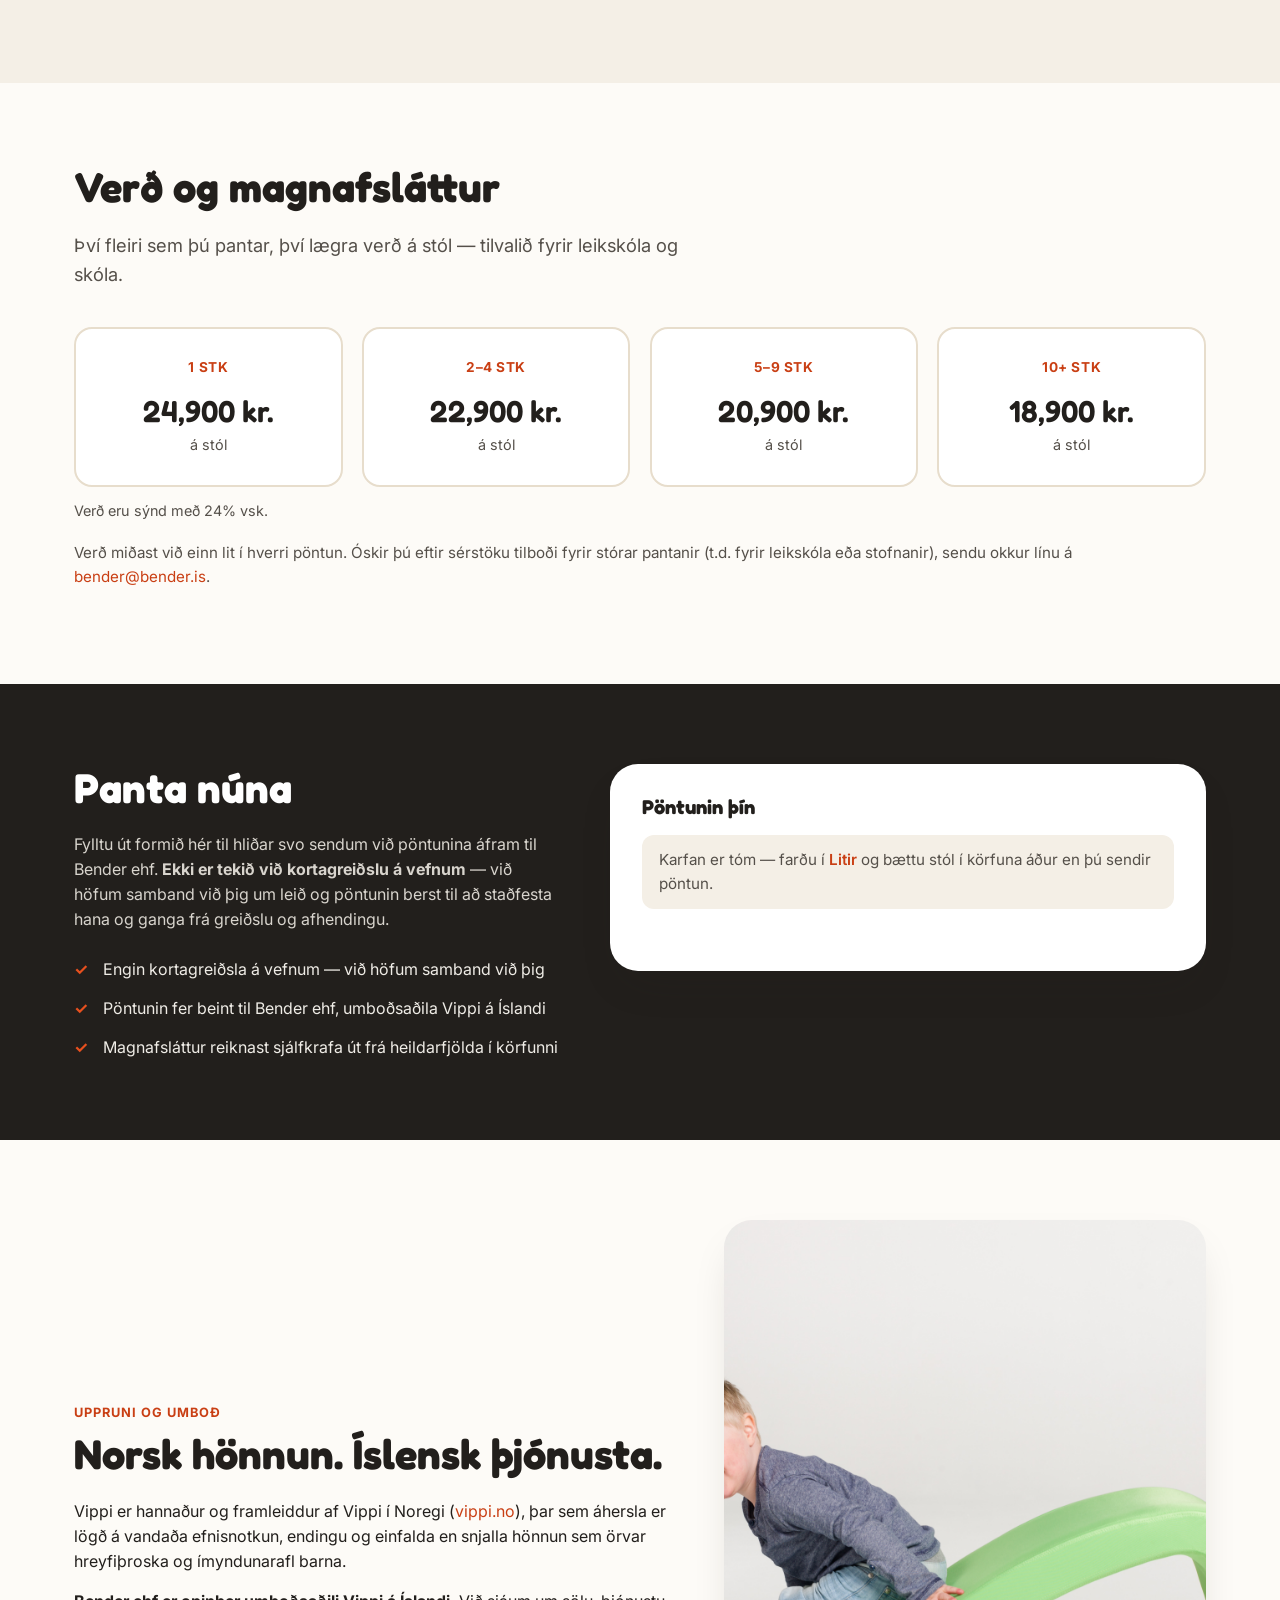
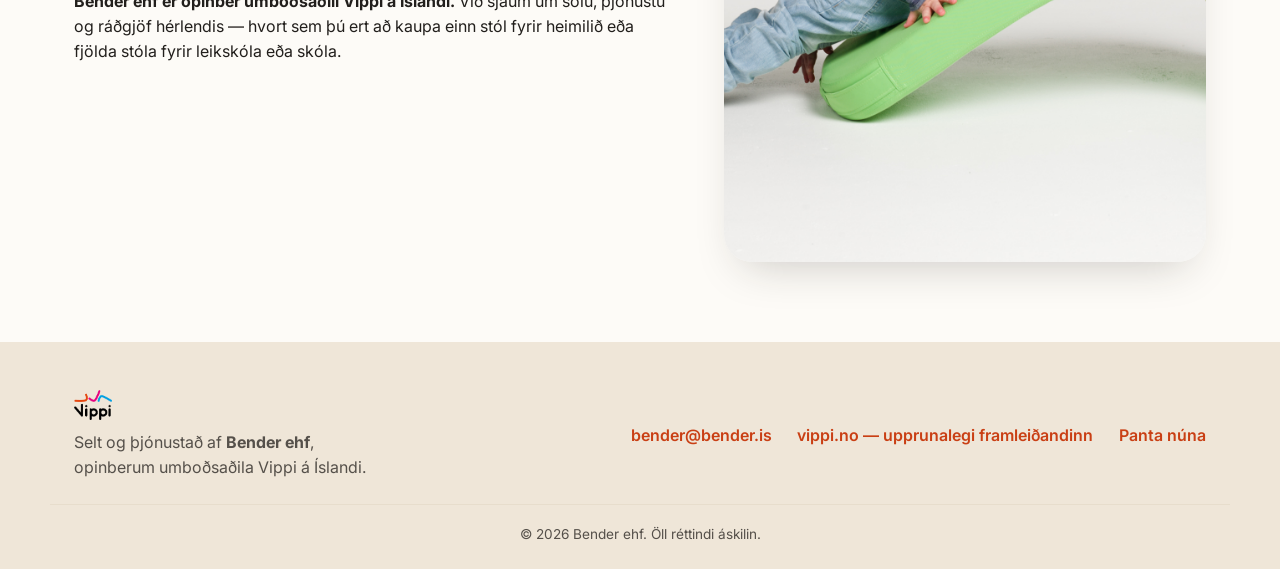
==== commit 6d71b44c: "Bæta við körfu/checkout-flæði, kaupendaupplýsingum og vsk-rofa Skipta út einu pöntunarformi fyrir al" ====
--- a/index.html
+++ b/index.html
@@ -12,6 +12,22 @@
 
 <a class="skip-link" href="#main">Fara beint í efni</a>
 
+<div class="vat-bar">
+  <div class="wrap vat-bar-inner">
+    <span class="vat-bar-label">Verð birt:</span>
+    <div class="vat-toggle" id="vat-toggle" role="radiogroup" aria-label="Verð með eða án vsk">
+      <label class="vat-toggle-option">
+        <input type="radio" name="vat-display" value="with" checked>
+        <span>Með vsk</span>
+      </label>
+      <label class="vat-toggle-option">
+        <input type="radio" name="vat-display" value="without">
+        <span>Án vsk</span>
+      </label>
+    </div>
+  </div>
+</div>
+
 <header class="site-header" id="top">
   <div class="wrap header-inner">
     <a href="#top" class="brand">
@@ -26,11 +42,44 @@
       <a href="#panta" class="nav-cta">Panta núna</a>
     </nav>
 
-    <button class="nav-toggle" id="nav-toggle" aria-label="Opna valmynd" aria-expanded="false" aria-controls="main-nav">
-      <span></span><span></span><span></span>
-    </button>
+    <div class="header-actions">
+      <button class="cart-button" id="cart-toggle" type="button" aria-haspopup="dialog" aria-controls="cart-drawer" aria-label="Opna körfu">
+        <svg viewBox="0 0 24 24" width="22" height="22" fill="none" stroke="currentColor" stroke-width="2" stroke-linecap="round" stroke-linejoin="round" aria-hidden="true">
+          <circle cx="9" cy="21" r="1"></circle>
+          <circle cx="19" cy="21" r="1"></circle>
+          <path d="M2.5 3h2l2.7 12.4a2 2 0 0 0 2 1.6h8.6a2 2 0 0 0 2-1.6L21.5 8H6"></path>
+        </svg>
+        <span class="cart-count" id="cart-count" hidden>0</span>
+      </button>
+
+      <button class="nav-toggle" id="nav-toggle" aria-label="Opna valmynd" aria-expanded="false" aria-controls="main-nav">
+        <span></span><span></span><span></span>
+      </button>
+    </div>
   </div>
 </header>
+
+<div class="cart-overlay" id="cart-overlay" hidden></div>
+<aside class="cart-drawer" id="cart-drawer" role="dialog" aria-modal="true" aria-label="Karfan þín" hidden>
+  <div class="cart-drawer-header">
+    <h2>Karfan þín</h2>
+    <button class="cart-close" id="cart-close" type="button" aria-label="Loka körfu">&times;</button>
+  </div>
+
+  <p class="cart-empty" id="cart-empty">Karfan er tóm. Veldu lit og magn til að byrja.</p>
+
+  <div class="cart-lines" id="cart-lines">
+    <!-- fyllt út af js/main.js -->
+  </div>
+
+  <div class="cart-footer" id="cart-footer" hidden>
+    <div class="cart-total-row">
+      <span>Samtals <small id="cart-vat-note"></small></span>
+      <strong id="cart-total">0 kr.</strong>
+    </div>
+    <a href="#panta" class="btn btn-primary btn-block" id="cart-checkout-btn">Ganga frá pöntun</a>
+  </div>
+</aside>
 
 <main id="main">
 
@@ -138,6 +187,16 @@
         <div class="color-preview">
           <img id="color-preview-img" src="Myndir/vippi_0039-Edit.jpg" alt="Vippi stóll">
           <p class="color-preview-name" id="color-preview-name">Blátt</p>
+
+          <div class="color-add">
+            <div class="qty-stepper" role="group" aria-label="Fjöldi">
+              <button type="button" class="qty-btn" id="color-qty-minus" aria-label="Fækka">−</button>
+              <input type="number" id="color-qty" value="1" min="1" inputmode="numeric" aria-label="Fjöldi">
+              <button type="button" class="qty-btn" id="color-qty-plus" aria-label="Fjölga">+</button>
+            </div>
+            <button type="button" class="btn btn-primary" id="add-to-cart-btn">Bæta í körfu</button>
+          </div>
+          <p class="add-to-cart-status" id="add-to-cart-status" role="status" aria-live="polite"></p>
         </div>
 
         <div class="color-swatches" id="color-swatches" role="listbox" aria-label="Veldu lit">
@@ -156,6 +215,8 @@
       <div class="pricing-table" id="pricing-table">
         <!-- fyllt út með js/main.js út frá VIPPI_CONFIG.priceTiers -->
       </div>
+
+      <p class="vat-note" id="vat-note"></p>
 
       <p class="pricing-note">
         Verð miðast við einn lit í hverri pöntun. Óskir þú eftir sérstöku tilboði fyrir stórar
@@ -178,56 +239,84 @@
         <ul class="order-points">
           <li>Engin kortagreiðsla á vefnum — við höfum samband við þig</li>
           <li>Pöntunin fer beint til Bender ehf, umboðsaðila Vippi á Íslandi</li>
-          <li>Magnafsláttur reiknast sjálfkrafa út frá fjölda</li>
+          <li>Magnafsláttur reiknast sjálfkrafa út frá heildarfjölda í körfunni</li>
         </ul>
       </div>
 
       <form class="order-form" id="order-form">
-        <div class="form-row">
-          <label for="f-name">Nafn</label>
-          <input type="text" id="f-name" name="Nafn" required autocomplete="name">
-        </div>
-
-        <div class="form-row two-col">
-          <div>
-            <label for="f-email">Netfang</label>
-            <input type="email" id="f-email" name="Netfang" required autocomplete="email">
-          </div>
-          <div>
-            <label for="f-phone">Sími</label>
-            <input type="tel" id="f-phone" name="Sími" required autocomplete="tel">
-          </div>
-        </div>
-
-        <div class="form-row">
-          <label for="f-address">Heimilisfang / afhendingarstaður</label>
-          <textarea id="f-address" name="Afhendingarstaður" rows="2" required></textarea>
-        </div>
-
-        <div class="form-row two-col">
-          <div>
-            <label for="f-color">Litur</label>
-            <select id="f-color" name="Litur" required></select>
-          </div>
-          <div>
-            <label for="f-qty">Fjöldi</label>
-            <input type="number" id="f-qty" name="Fjöldi" min="1" value="1" required>
-          </div>
-        </div>
-
-        <div class="form-row">
-          <label for="f-note">Athugasemd (valfrjálst)</label>
-          <textarea id="f-note" name="Athugasemd" rows="2"></textarea>
-        </div>
-
-        <input type="hidden" name="Áætlað_verð" id="f-price-hidden">
-        <input type="hidden" name="_subject" value="Ný Vippi pöntun af vefsíðu">
-
-        <div class="order-summary" id="order-summary">
-          Áætlað verð: <strong id="order-total">—</strong>
-        </div>
-
-        <button type="submit" class="btn btn-primary btn-block" id="order-submit">Senda pöntun</button>
+        <h3 class="checkout-heading">Pöntunin þín</h3>
+
+        <p class="checkout-empty-note" id="checkout-empty-note">
+          Karfan er tóm — farðu í <a href="#litir">Litir</a> og bættu stól í körfuna áður en þú sendir pöntun.
+        </p>
+
+        <div class="checkout-lines" id="checkout-lines">
+          <!-- fyllt út af js/main.js út frá körfunni -->
+        </div>
+
+        <div class="checkout-total-row" id="checkout-total-row" hidden>
+          <span>Samtals <small id="checkout-vat-note"></small></span>
+          <strong id="checkout-total">0 kr.</strong>
+        </div>
+
+        <div class="checkout-fields" id="checkout-fields" hidden>
+          <div class="form-row">
+            <label>Kaupandi</label>
+            <div class="buyer-type-toggle" id="buyer-type-toggle" role="radiogroup" aria-label="Kaupandi">
+              <label class="buyer-type-option">
+                <input type="radio" name="Kaupandi" value="Einstaklingur" checked>
+                <span>Einstaklingur</span>
+              </label>
+              <label class="buyer-type-option">
+                <input type="radio" name="Kaupandi" value="Fyrirtæki">
+                <span>Fyrirtæki</span>
+              </label>
+            </div>
+          </div>
+
+          <div class="form-row" id="company-name-row" hidden>
+            <label for="f-company">Nafn fyrirtækis</label>
+            <input type="text" id="f-company" name="Fyrirtæki_nafn" autocomplete="organization">
+          </div>
+
+          <div class="form-row two-col">
+            <div>
+              <label for="f-name" id="f-name-label">Nafn</label>
+              <input type="text" id="f-name" name="Nafn" required autocomplete="name">
+            </div>
+            <div>
+              <label for="f-kennitala">Kennitala</label>
+              <input type="text" id="f-kennitala" name="Kennitala" required inputmode="numeric" autocomplete="off" placeholder="000000-0000" pattern="\d{6}-?\d{4}">
+            </div>
+          </div>
+
+          <div class="form-row two-col">
+            <div>
+              <label for="f-email">Netfang</label>
+              <input type="email" id="f-email" name="Netfang" required autocomplete="email">
+            </div>
+            <div>
+              <label for="f-phone">Sími</label>
+              <input type="tel" id="f-phone" name="Sími" required autocomplete="tel">
+            </div>
+          </div>
+
+          <div class="form-row">
+            <label for="f-address">Heimilisfang / afhendingarstaður</label>
+            <textarea id="f-address" name="Afhendingarstaður" rows="2" required></textarea>
+          </div>
+
+          <div class="form-row">
+            <label for="f-note">Athugasemd (valfrjálst)</label>
+            <textarea id="f-note" name="Athugasemd" rows="2"></textarea>
+          </div>
+
+          <input type="hidden" name="Pöntun" id="f-order-hidden">
+          <input type="hidden" name="Áætlað_verð" id="f-price-hidden">
+          <input type="hidden" name="_subject" value="Ný Vippi pöntun af vefsíðu">
+
+          <button type="submit" class="btn btn-primary btn-block" id="order-submit">Senda pöntun</button>
+        </div>
 
         <p class="form-status" id="form-status" role="status" aria-live="polite"></p>
       </form>
--- a/css/styles.css
+++ b/css/styles.css
@@ -126,6 +126,66 @@
 .btn-block { width: 100%; }
 
 /* ---------------------------------------------------------------------
+   Vsk-rofi
+--------------------------------------------------------------------- */
+.vat-bar {
+  background: var(--ink);
+  color: var(--white);
+}
+
+.vat-bar-inner {
+  display: flex;
+  align-items: center;
+  justify-content: flex-end;
+  gap: 0.7rem;
+  padding-top: 0.55rem;
+  padding-bottom: 0.55rem;
+  font-size: 0.85rem;
+}
+
+.vat-bar-label { color: #d8d4cd; }
+
+.vat-toggle {
+  display: inline-flex;
+  border: 1.5px solid rgba(255, 255, 255, 0.4);
+  border-radius: 999px;
+  overflow: hidden;
+}
+
+.vat-toggle-option {
+  position: relative;
+  margin: 0;
+  font-weight: 600;
+  font-size: 0.82rem;
+  cursor: pointer;
+}
+
+.vat-toggle-option input {
+  position: absolute;
+  opacity: 0;
+  width: 0;
+  height: 0;
+}
+
+.vat-toggle-option span {
+  display: block;
+  padding: 0.35em 0.9em;
+  color: var(--white);
+  transition: background 0.15s ease, color 0.15s ease;
+}
+
+.vat-toggle-option input:checked + span {
+  background: var(--orange);
+  color: var(--white);
+}
+
+.vat-note {
+  color: var(--ink-soft);
+  font-size: 0.9rem;
+  margin: -1rem 0 1.2rem;
+}
+
+/* ---------------------------------------------------------------------
    Haus
 --------------------------------------------------------------------- */
 .site-header {
@@ -189,6 +249,210 @@
 .nav-toggle.open span:nth-child(2) { opacity: 0; }
 .nav-toggle.open span:nth-child(3) { transform: translateY(-7px) rotate(-45deg); }
 
+.header-actions {
+  display: flex;
+  align-items: center;
+  gap: 0.7rem;
+}
+
+/* ---------------------------------------------------------------------
+   Karfa
+--------------------------------------------------------------------- */
+.cart-button {
+  position: relative;
+  display: flex;
+  align-items: center;
+  justify-content: center;
+  width: 42px;
+  height: 42px;
+  border-radius: 999px;
+  border: 1px solid var(--line);
+  background: var(--white);
+  color: var(--ink);
+  cursor: pointer;
+  transition: border-color 0.15s ease, transform 0.15s ease;
+}
+.cart-button:hover { border-color: var(--orange); transform: translateY(-1px); }
+
+.cart-count {
+  position: absolute;
+  top: -6px;
+  right: -6px;
+  min-width: 20px;
+  height: 20px;
+  padding: 0 5px;
+  border-radius: 999px;
+  background: var(--orange);
+  color: var(--white);
+  font-size: 0.72rem;
+  font-weight: 700;
+  line-height: 20px;
+  text-align: center;
+}
+
+.cart-overlay {
+  position: fixed;
+  inset: 0;
+  background: rgba(34, 31, 28, 0.45);
+  z-index: 200;
+  opacity: 0;
+  transition: opacity 0.2s ease;
+}
+.cart-overlay[hidden] { display: none; }
+
+.cart-drawer {
+  position: fixed;
+  top: 0;
+  right: 0;
+  bottom: 0;
+  width: min(420px, 100%);
+  background: var(--paper);
+  z-index: 201;
+  display: flex;
+  flex-direction: column;
+  box-shadow: -20px 0 45px -20px rgba(34, 31, 28, 0.35);
+  transform: translateX(100%);
+  transition: transform 0.25s ease;
+}
+.cart-drawer[hidden] { display: none; }
+.cart-drawer.open { transform: translateX(0); }
+
+.cart-drawer-header {
+  display: flex;
+  align-items: center;
+  justify-content: space-between;
+  padding: 1.3rem 1.5rem;
+  border-bottom: 1px solid var(--line);
+}
+.cart-drawer-header h2 { margin: 0; font-size: 1.3rem; }
+
+.cart-close {
+  width: 36px;
+  height: 36px;
+  border-radius: 999px;
+  border: none;
+  background: transparent;
+  font-size: 1.4rem;
+  line-height: 1;
+  cursor: pointer;
+  color: var(--ink-soft);
+}
+.cart-close:hover { color: var(--ink); }
+
+.cart-empty {
+  padding: 2rem 1.5rem;
+  color: var(--ink-soft);
+  text-align: center;
+}
+.cart-empty[hidden] { display: none; }
+
+.cart-lines {
+  flex: 1;
+  overflow-y: auto;
+  padding: 0.5rem 1.5rem;
+  display: flex;
+  flex-direction: column;
+  gap: 1rem;
+}
+
+.cart-line {
+  display: grid;
+  grid-template-columns: auto 1fr auto;
+  align-items: center;
+  gap: 0.8rem;
+  padding: 0.9rem 0;
+  border-bottom: 1px solid var(--line);
+}
+
+.cart-line .dot {
+  width: 34px;
+  height: 34px;
+  border-radius: 50%;
+  border: 2px solid var(--white);
+  box-shadow: 0 0 0 1.5px var(--line);
+  flex-shrink: 0;
+}
+
+.cart-line-info { min-width: 0; }
+.cart-line-name { display: block; font-weight: 600; }
+.cart-line-unit { display: block; font-size: 0.85rem; color: var(--ink-soft); }
+
+.cart-line-controls {
+  grid-column: 1 / -1;
+  display: flex;
+  align-items: center;
+  justify-content: space-between;
+  gap: 0.8rem;
+}
+
+.cart-line-total { font-weight: 700; white-space: nowrap; }
+
+.cart-line-remove {
+  border: none;
+  background: transparent;
+  color: var(--ink-soft);
+  font-size: 1.2rem;
+  line-height: 1;
+  cursor: pointer;
+  padding: 0.2em 0.4em;
+}
+.cart-line-remove:hover { color: var(--orange-dark); }
+
+.cart-footer {
+  padding: 1.3rem 1.5rem 1.6rem;
+  border-top: 1px solid var(--line);
+  background: var(--white);
+}
+.cart-footer[hidden] { display: none; }
+
+.cart-total-row {
+  display: flex;
+  justify-content: space-between;
+  align-items: baseline;
+  font-size: 1.1rem;
+  margin-bottom: 1rem;
+}
+.cart-total-row strong { font-family: 'Fredoka', sans-serif; font-size: 1.4rem; color: var(--orange-dark); }
+.cart-total-row small, .checkout-total-row small { font-weight: 500; color: var(--ink-soft); font-size: 0.8em; }
+
+.qty-stepper {
+  display: inline-flex;
+  align-items: center;
+  border: 1.5px solid var(--line);
+  border-radius: 999px;
+  overflow: hidden;
+}
+
+.qty-btn {
+  width: 38px;
+  height: 38px;
+  border: none;
+  background: var(--white);
+  color: var(--ink);
+  font-size: 1.1rem;
+  cursor: pointer;
+}
+.qty-btn:hover { background: var(--paper-alt); }
+
+.qty-stepper input {
+  width: 46px;
+  border: none;
+  border-left: 1.5px solid var(--line);
+  border-right: 1.5px solid var(--line);
+  border-radius: 0;
+  text-align: center;
+  padding: 0.5em 0;
+  -moz-appearance: textfield;
+}
+.qty-stepper input::-webkit-outer-spin-button,
+.qty-stepper input::-webkit-inner-spin-button {
+  -webkit-appearance: none;
+  margin: 0;
+}
+
+.qty-stepper.small .qty-btn { width: 30px; height: 30px; font-size: 1rem; }
+.qty-stepper.small input { width: 34px; padding: 0.3em 0; font-size: 0.9rem; }
+
 /* ---------------------------------------------------------------------
    Hero
 --------------------------------------------------------------------- */
@@ -348,6 +612,23 @@
 
 .color-swatch.active { color: var(--ink); font-weight: 700; }
 .color-swatch.active .dot { box-shadow: 0 0 0 3px var(--orange), var(--shadow-sm); }
+
+.color-add {
+  display: flex;
+  align-items: center;
+  justify-content: center;
+  gap: 1rem;
+  flex-wrap: wrap;
+  margin-top: 1.4rem;
+}
+
+.add-to-cart-status {
+  text-align: center;
+  margin: 0.7em 0 0;
+  min-height: 1.3em;
+  font-weight: 600;
+  color: #2f8f3f;
+}
 
 /* ---------------------------------------------------------------------
    Verð
@@ -468,14 +749,97 @@
   border-color: var(--orange);
 }
 
-.order-summary {
+.checkout-heading { margin-bottom: 1rem; }
+
+.checkout-empty-note {
   background: var(--paper-alt);
   border-radius: var(--radius-sm);
   padding: 0.9em 1.1em;
-  margin-bottom: 1.2rem;
+  color: var(--ink-soft);
+  font-size: 0.95rem;
+}
+.checkout-empty-note[hidden] { display: none; }
+.checkout-empty-note a { color: var(--orange-dark); font-weight: 600; }
+
+.checkout-lines {
+  display: flex;
+  flex-direction: column;
+  gap: 0.6rem;
+  margin-bottom: 0.4rem;
+}
+
+.checkout-line {
+  display: flex;
+  align-items: center;
+  gap: 0.7rem;
+  padding: 0.6em 0;
+  border-bottom: 1px solid var(--line);
+  font-size: 0.95rem;
+}
+.checkout-line .dot {
+  width: 18px;
+  height: 18px;
+  border-radius: 50%;
+  flex-shrink: 0;
+  box-shadow: 0 0 0 1.5px var(--line);
+}
+.checkout-line-name { flex: 1; }
+.checkout-line-total { font-weight: 700; }
+
+.checkout-total-row {
+  display: flex;
+  justify-content: space-between;
+  align-items: baseline;
+  background: var(--paper-alt);
+  border-radius: var(--radius-sm);
+  padding: 0.9em 1.1em;
+  margin: 0.8rem 0 1.2rem;
   font-size: 1.05rem;
 }
-.order-summary strong { color: var(--orange-dark); }
+.checkout-total-row[hidden] { display: none; }
+.checkout-total-row strong { color: var(--orange-dark); font-size: 1.25rem; }
+
+.checkout-fields[hidden] { display: none; }
+.checkout-fields .form-row:first-child { margin-top: 0; }
+
+.buyer-type-toggle {
+  display: inline-flex;
+  border: 1.5px solid var(--line);
+  border-radius: 999px;
+  overflow: hidden;
+}
+
+.buyer-type-option {
+  position: relative;
+  margin: 0;
+  font-weight: 600;
+  font-size: 0.92rem;
+  cursor: pointer;
+}
+
+.buyer-type-option input {
+  position: absolute;
+  opacity: 0;
+  width: 0;
+  height: 0;
+}
+
+.buyer-type-option span {
+  display: block;
+  padding: 0.65em 1.4em;
+  color: var(--ink-soft);
+  transition: background 0.15s ease, color 0.15s ease;
+}
+
+.buyer-type-option input:checked + span {
+  background: var(--orange);
+  color: var(--white);
+}
+
+.buyer-type-option input:focus-visible + span {
+  outline: 2px solid var(--orange-dark);
+  outline-offset: -2px;
+}
 
 .form-status {
   margin: 1em 0 0;
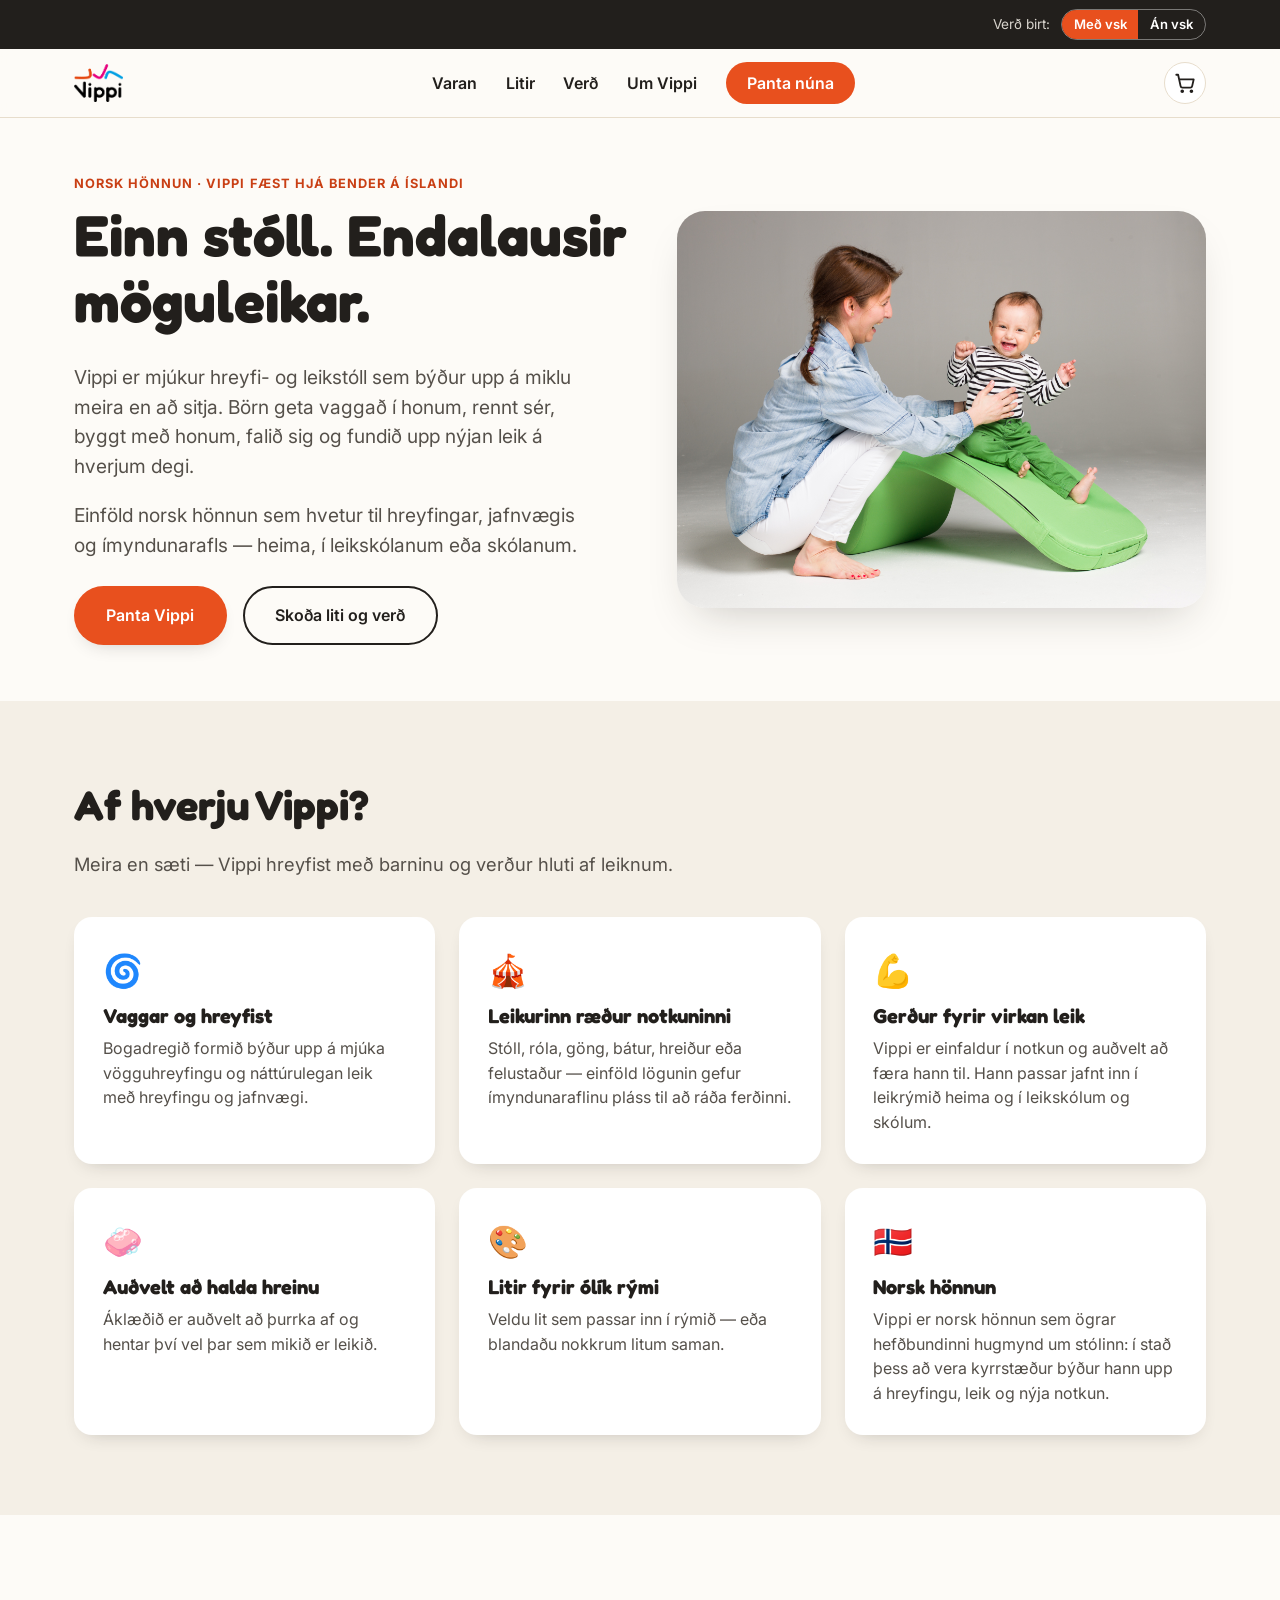
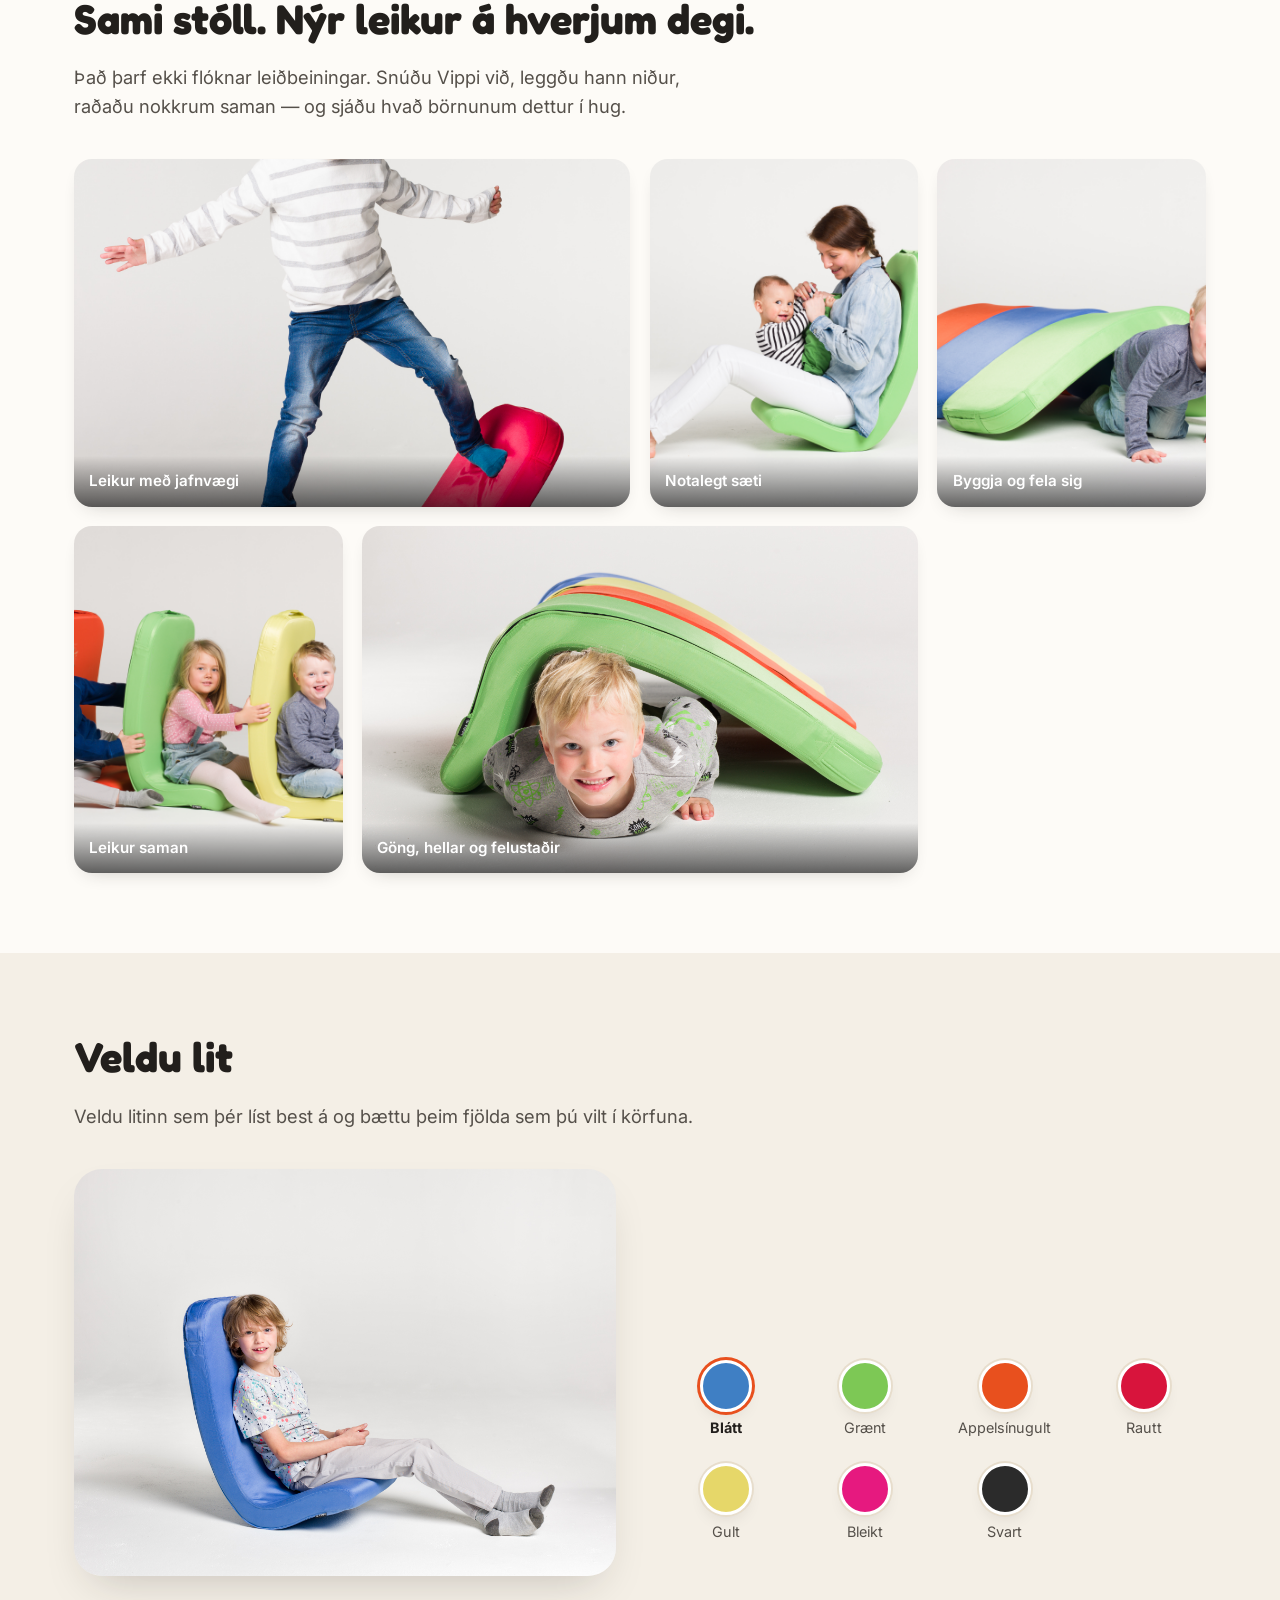
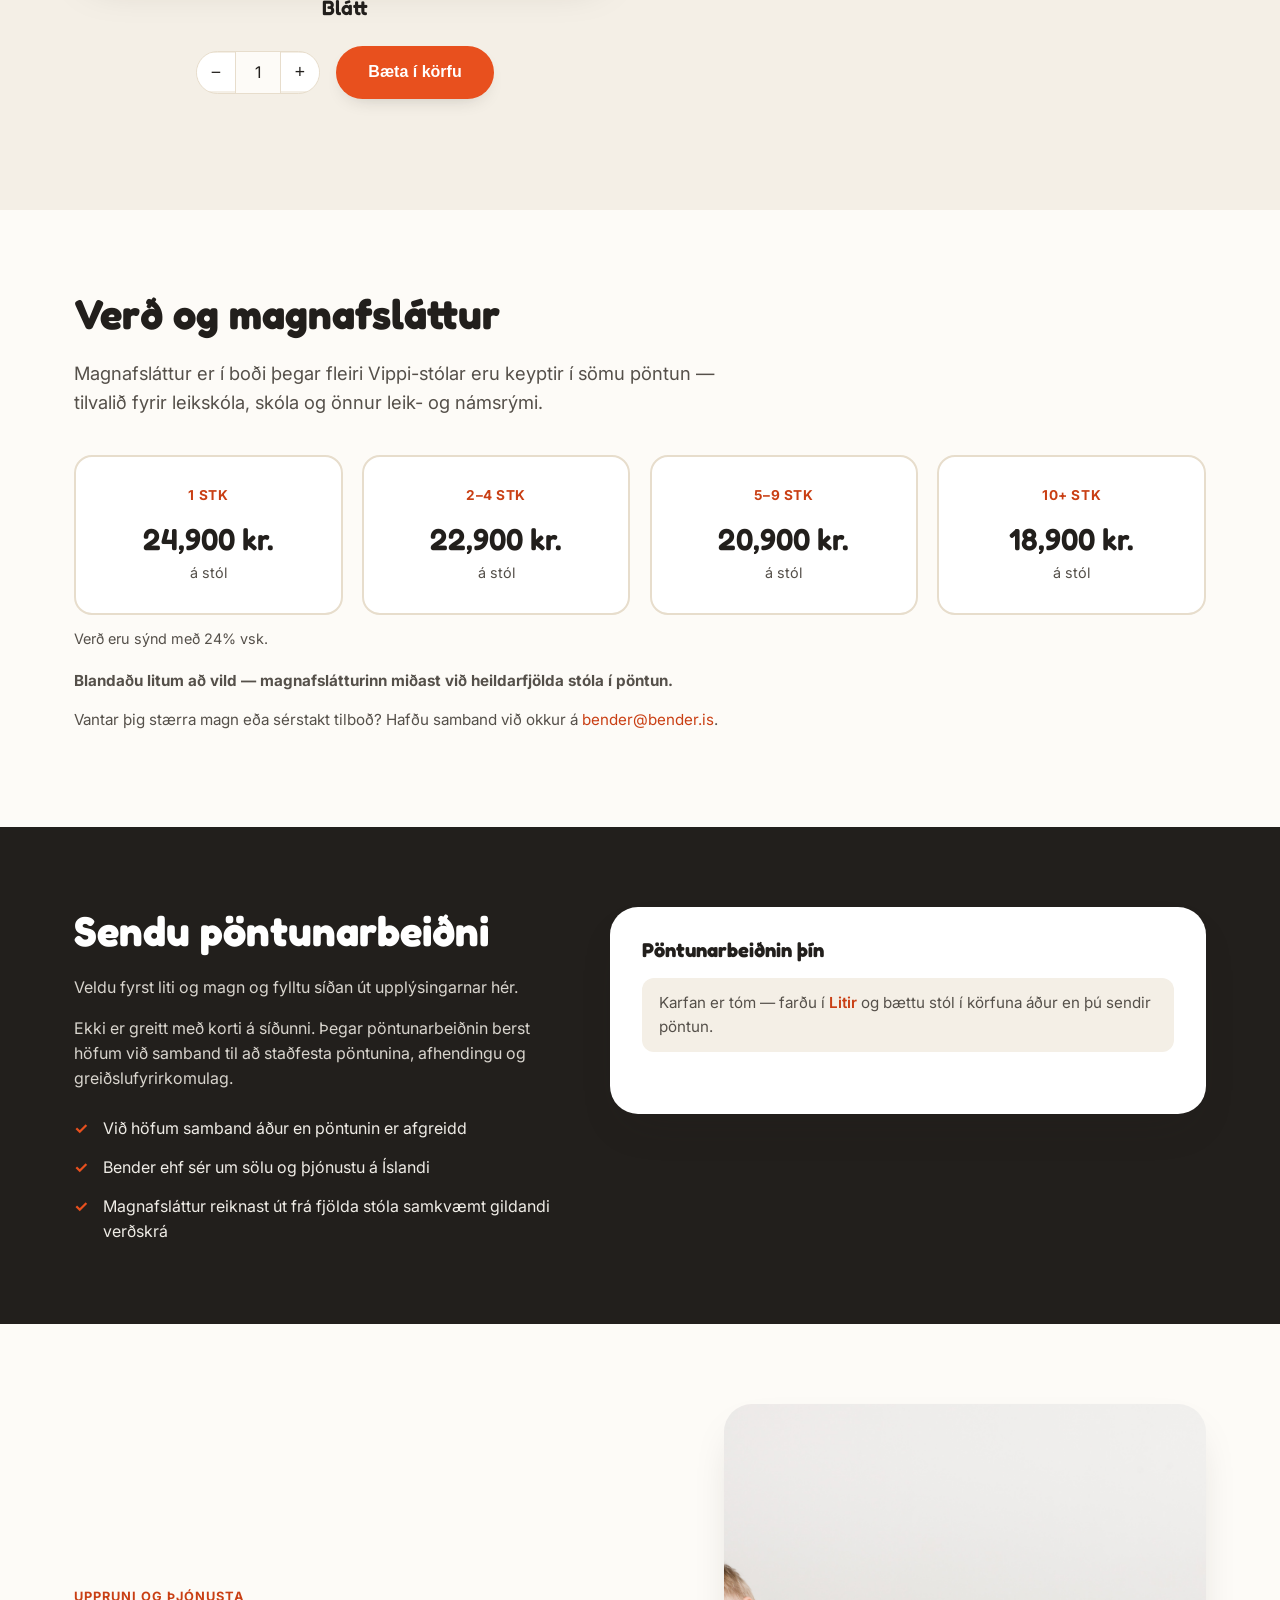
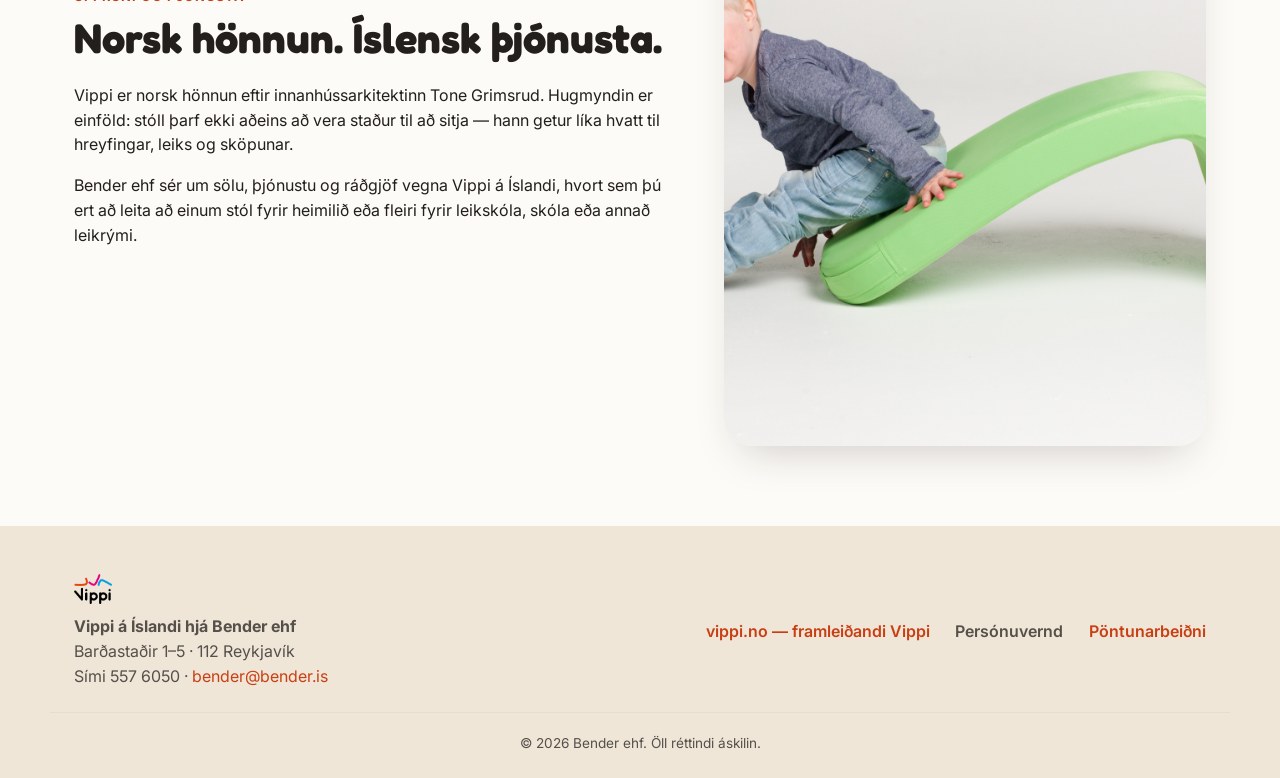
==== commit e6b37de9: "Endurskrifa texta um alla síðuna Uppfæra fyrirsagnir, meginmál, myndatexta og fót samkvæmt nýjum tex" ====
--- a/index.html
+++ b/index.html
@@ -12,52 +12,54 @@
 
 <a class="skip-link" href="#main">Fara beint í efni</a>
 
-<div class="vat-bar">
-  <div class="wrap vat-bar-inner">
-    <span class="vat-bar-label">Verð birt:</span>
-    <div class="vat-toggle" id="vat-toggle" role="radiogroup" aria-label="Verð með eða án vsk">
-      <label class="vat-toggle-option">
-        <input type="radio" name="vat-display" value="with" checked>
-        <span>Með vsk</span>
-      </label>
-      <label class="vat-toggle-option">
-        <input type="radio" name="vat-display" value="without">
-        <span>Án vsk</span>
-      </label>
-    </div>
-  </div>
+<div class="site-top">
+  <div class="vat-bar">
+    <div class="wrap vat-bar-inner">
+      <span class="vat-bar-label">Verð birt:</span>
+      <div class="vat-toggle" id="vat-toggle" role="radiogroup" aria-label="Verð með eða án vsk">
+        <label class="vat-toggle-option">
+          <input type="radio" name="vat-display" value="with" checked>
+          <span>Með vsk</span>
+        </label>
+        <label class="vat-toggle-option">
+          <input type="radio" name="vat-display" value="without">
+          <span>Án vsk</span>
+        </label>
+      </div>
+    </div>
+  </div>
+
+  <header class="site-header" id="top">
+    <div class="wrap header-inner">
+      <a href="#top" class="brand">
+        <img src="Logo/Vippi_logo_m-illustrasjon.webp" alt="Vippi" class="brand-logo">
+      </a>
+
+      <nav class="main-nav" id="main-nav">
+        <a href="#varan">Varan</a>
+        <a href="#litir">Litir</a>
+        <a href="#verd">Verð</a>
+        <a href="#um-vippi">Um Vippi</a>
+        <a href="#panta" class="nav-cta">Panta núna</a>
+      </nav>
+
+      <div class="header-actions">
+        <button class="cart-button" id="cart-toggle" type="button" aria-haspopup="dialog" aria-controls="cart-drawer" aria-label="Opna körfu">
+          <svg viewBox="0 0 24 24" width="22" height="22" fill="none" stroke="currentColor" stroke-width="2" stroke-linecap="round" stroke-linejoin="round" aria-hidden="true">
+            <circle cx="9" cy="21" r="1"></circle>
+            <circle cx="19" cy="21" r="1"></circle>
+            <path d="M2.5 3h2l2.7 12.4a2 2 0 0 0 2 1.6h8.6a2 2 0 0 0 2-1.6L21.5 8H6"></path>
+          </svg>
+          <span class="cart-count" id="cart-count" hidden>0</span>
+        </button>
+
+        <button class="nav-toggle" id="nav-toggle" aria-label="Opna valmynd" aria-expanded="false" aria-controls="main-nav">
+          <span></span><span></span><span></span>
+        </button>
+      </div>
+    </div>
+  </header>
 </div>
-
-<header class="site-header" id="top">
-  <div class="wrap header-inner">
-    <a href="#top" class="brand">
-      <img src="Logo/Vippi_logo_m-illustrasjon.webp" alt="Vippi" class="brand-logo">
-    </a>
-
-    <nav class="main-nav" id="main-nav">
-      <a href="#varan">Varan</a>
-      <a href="#litir">Litir</a>
-      <a href="#verd">Verð</a>
-      <a href="#um-vippi">Um Vippi</a>
-      <a href="#panta" class="nav-cta">Panta núna</a>
-    </nav>
-
-    <div class="header-actions">
-      <button class="cart-button" id="cart-toggle" type="button" aria-haspopup="dialog" aria-controls="cart-drawer" aria-label="Opna körfu">
-        <svg viewBox="0 0 24 24" width="22" height="22" fill="none" stroke="currentColor" stroke-width="2" stroke-linecap="round" stroke-linejoin="round" aria-hidden="true">
-          <circle cx="9" cy="21" r="1"></circle>
-          <circle cx="19" cy="21" r="1"></circle>
-          <path d="M2.5 3h2l2.7 12.4a2 2 0 0 0 2 1.6h8.6a2 2 0 0 0 2-1.6L21.5 8H6"></path>
-        </svg>
-        <span class="cart-count" id="cart-count" hidden>0</span>
-      </button>
-
-      <button class="nav-toggle" id="nav-toggle" aria-label="Opna valmynd" aria-expanded="false" aria-controls="main-nav">
-        <span></span><span></span><span></span>
-      </button>
-    </div>
-  </div>
-</header>
 
 <div class="cart-overlay" id="cart-overlay" hidden></div>
 <aside class="cart-drawer" id="cart-drawer" role="dialog" aria-modal="true" aria-label="Karfan þín" hidden>
@@ -87,15 +89,19 @@
   <section class="hero">
     <div class="wrap hero-inner">
       <div class="hero-text">
-        <p class="eyebrow">Norsk hönnun · Fæst hjá Bender ehf á Íslandi</p>
-        <h1>Einn stóll. Óendanlegir leikir.</h1>
+        <p class="eyebrow">Norsk hönnun · Vippi fæst hjá Bender á Íslandi</p>
+        <h1>Einn stóll. Endalausir möguleikar.</h1>
         <p class="hero-lead">
-          Vippi er mjúkur, sveigjanlegur leikstóll sem vaggar, rennur, byggir og breytist —
-          allt eftir því hvað ímyndunaraflið ræður. Hannaður í Noregi, elskaður af börnum
-          á heimilum, leikskólum og í iðjuþjálfun um allan heim.
+          Vippi er mjúkur hreyfi- og leikstóll sem býður upp á miklu meira en að sitja. Börn
+          geta vaggað í honum, rennt sér, byggt með honum, falið sig og fundið upp nýjan leik
+          á hverjum degi.
+        </p>
+        <p class="hero-lead">
+          Einföld norsk hönnun sem hvetur til hreyfingar, jafnvægis og ímyndunarafls — heima,
+          í leikskólanum eða skólanum.
         </p>
         <div class="hero-actions">
-          <a href="#panta" class="btn btn-primary">Panta núna</a>
+          <a href="#panta" class="btn btn-primary">Panta Vippi</a>
           <a href="#litir" class="btn btn-ghost">Skoða liti og verð</a>
         </div>
       </div>
@@ -109,38 +115,38 @@
   <section class="features" id="varan">
     <div class="wrap">
       <h2>Af hverju Vippi?</h2>
-      <p class="section-lead">Meira en stóll — leikfélagi, hvíldarstaður og þjálfunartæki í senn.</p>
+      <p class="section-lead">Meira en sæti — Vippi hreyfist með barninu og verður hluti af leiknum.</p>
 
       <div class="feature-grid">
         <div class="feature-card">
           <div class="feature-icon" aria-hidden="true">🌀</div>
-          <h3>Vaggar mjúklega</h3>
-          <p>Róandi hreyfing sem örvar jafnvægisskyn og gefur góða skyntilfinningu — vinsælt í iðjuþjálfun og skynörvun.</p>
+          <h3>Vaggar og hreyfist</h3>
+          <p>Bogadregið formið býður upp á mjúka vögguhreyfingu og náttúrulegan leik með hreyfingu og jafnvægi.</p>
         </div>
         <div class="feature-card">
           <div class="feature-icon" aria-hidden="true">🎪</div>
-          <h3>Margnota leiktæki</h3>
-          <p>Róla, rennibraut, hreiður, göng eða einfaldlega notalegt sæti — börnin finna alltaf nýja notkun.</p>
+          <h3>Leikurinn ræður notkuninni</h3>
+          <p>Stóll, róla, göng, bátur, hreiður eða felustaður — einföld lögunin gefur ímyndunaraflinu pláss til að ráða ferðinni.</p>
         </div>
         <div class="feature-card">
           <div class="feature-icon" aria-hidden="true">💪</div>
-          <h3>Sterkt og endingargott</h3>
-          <p>Vandað svampefni og slitsterkt, vatnsvarið áklæði sem þolir dagleg átök í leikskólum og á heimilum.</p>
+          <h3>Gerður fyrir virkan leik</h3>
+          <p>Vippi er einfaldur í notkun og auðvelt að færa hann til. Hann passar jafnt inn í leikrýmið heima og í leikskólum og skólum.</p>
         </div>
         <div class="feature-card">
           <div class="feature-icon" aria-hidden="true">🧼</div>
-          <h3>Einfalt að þrífa</h3>
-          <p>Yfirborðið er vatnsheldur og fljótlegt að þurrka af — hentar frábærlega í fjölmennu leikrými.</p>
+          <h3>Auðvelt að halda hreinu</h3>
+          <p>Áklæðið er auðvelt að þurrka af og hentar því vel þar sem mikið er leikið.</p>
         </div>
         <div class="feature-card">
           <div class="feature-icon" aria-hidden="true">🎨</div>
-          <h3>Litríkt úrval</h3>
-          <p>Veldu úr fjölda glaðlegra lita sem lífga upp á hvaða rými sem er — heima eða í skólastofunni.</p>
+          <h3>Litir fyrir ólík rými</h3>
+          <p>Veldu lit sem passar inn í rýmið — eða blandaðu nokkrum litum saman.</p>
         </div>
         <div class="feature-card">
           <div class="feature-icon" aria-hidden="true">🇳🇴</div>
-          <h3>Norsk gæðahönnun</h3>
-          <p>Upprunalega hannaður og framleiddur af Vippi í Noregi (vippi.no). Bender ehf er opinber umboðsaðili á Íslandi.</p>
+          <h3>Norsk hönnun</h3>
+          <p>Vippi er norsk hönnun sem ögrar hefðbundinni hugmynd um stólinn: í stað þess að vera kyrrstæður býður hann upp á hreyfingu, leik og nýja notkun.</p>
         </div>
       </div>
     </div>
@@ -149,13 +155,13 @@
   <!-- GALLERY / USE CASES -->
   <section class="gallery" id="notkun">
     <div class="wrap">
-      <h2>Notkunarmöguleikarnir eru endalausir</h2>
-      <p class="section-lead">Sömu stólarnir, alveg nýr leikur á hverjum degi.</p>
+      <h2>Sami stóll. Nýr leikur á hverjum degi.</h2>
+      <p class="section-lead">Það þarf ekki flóknar leiðbeiningar. Snúðu Vippi við, leggðu hann niður, raðaðu nokkrum saman — og sjáðu hvað börnunum dettur í hug.</p>
 
       <div class="gallery-grid">
         <figure class="gallery-item span-2">
           <img src="Myndir/vippi_0802.jpg" alt="Barn stekkur og leikur sér í rauðum Vippi-stól" loading="lazy">
-          <figcaption>Fjörugur jafnvægisleikur</figcaption>
+          <figcaption>Leikur með jafnvægi</figcaption>
         </figure>
         <figure class="gallery-item">
           <img src="Myndir/vippi_0572.jpg" alt="Barn í Vippi-stól" loading="lazy">
@@ -167,11 +173,11 @@
         </figure>
         <figure class="gallery-item">
           <img src="Myndir/vippi_0365.jpg" alt="Þrjú systkini í röð af Vippi-stólum í mismunandi litum" loading="lazy">
-          <figcaption>Safnaðu litunum saman</figcaption>
+          <figcaption>Leikur saman</figcaption>
         </figure>
         <figure class="gallery-item span-2">
           <img src="Myndir/vippi_0148.jpg" alt="Barn skríður undir stafla af Vippi-stólum" loading="lazy">
-          <figcaption>Göng, hellar og feluleikir</figcaption>
+          <figcaption>Göng, hellar og felustaðir</figcaption>
         </figure>
       </div>
     </div>
@@ -180,8 +186,8 @@
   <!-- COLORS -->
   <section class="colors" id="litir">
     <div class="wrap">
-      <h2>Veldu þinn lit</h2>
-      <p class="section-lead">Vippi fæst í fjölda glaðlegra lita — smelltu á lit til að skoða hann nánar.</p>
+      <h2>Veldu lit</h2>
+      <p class="section-lead">Veldu litinn sem þér líst best á og bættu þeim fjölda sem þú vilt í körfuna.</p>
 
       <div class="color-layout">
         <div class="color-preview">
@@ -210,7 +216,7 @@
   <section class="pricing" id="verd">
     <div class="wrap">
       <h2>Verð og magnafsláttur</h2>
-      <p class="section-lead">Því fleiri sem þú pantar, því lægra verð á stól — tilvalið fyrir leikskóla og skóla.</p>
+      <p class="section-lead">Magnafsláttur er í boði þegar fleiri Vippi-stólar eru keyptir í sömu pöntun — tilvalið fyrir leikskóla, skóla og önnur leik- og námsrými.</p>
 
       <div class="pricing-table" id="pricing-table">
         <!-- fyllt út með js/main.js út frá VIPPI_CONFIG.priceTiers -->
@@ -219,8 +225,10 @@
       <p class="vat-note" id="vat-note"></p>
 
       <p class="pricing-note">
-        Verð miðast við einn lit í hverri pöntun. Óskir þú eftir sérstöku tilboði fyrir stórar
-        pantanir (t.d. fyrir leikskóla eða stofnanir), sendu okkur línu á
+        <strong>Blandaðu litum að vild — magnafslátturinn miðast við heildarfjölda stóla í pöntun.</strong>
+      </p>
+      <p class="pricing-note">
+        Vantar þig stærra magn eða sérstakt tilboð? Hafðu samband við okkur á
         <a href="mailto:bender@bender.is">bender@bender.is</a>.
       </p>
     </div>
@@ -230,21 +238,21 @@
   <section class="order" id="panta">
     <div class="wrap order-wrap">
       <div class="order-info">
-        <h2>Panta núna</h2>
+        <h2>Sendu pöntunarbeiðni</h2>
+        <p>Veldu fyrst liti og magn og fylltu síðan út upplýsingarnar hér.</p>
         <p>
-          Fylltu út formið hér til hliðar svo sendum við pöntunina áfram til Bender ehf.
-          <strong> Ekki er tekið við kortagreiðslu á vefnum</strong> — við höfum samband við
-          þig um leið og pöntunin berst til að staðfesta hana og ganga frá greiðslu og afhendingu.
+          Ekki er greitt með korti á síðunni. Þegar pöntunarbeiðnin berst höfum við samband til
+          að staðfesta pöntunina, afhendingu og greiðslufyrirkomulag.
         </p>
         <ul class="order-points">
-          <li>Engin kortagreiðsla á vefnum — við höfum samband við þig</li>
-          <li>Pöntunin fer beint til Bender ehf, umboðsaðila Vippi á Íslandi</li>
-          <li>Magnafsláttur reiknast sjálfkrafa út frá heildarfjölda í körfunni</li>
+          <li>Við höfum samband áður en pöntunin er afgreidd</li>
+          <li>Bender ehf sér um sölu og þjónustu á Íslandi</li>
+          <li>Magnafsláttur reiknast út frá fjölda stóla samkvæmt gildandi verðskrá</li>
         </ul>
       </div>
 
       <form class="order-form" id="order-form">
-        <h3 class="checkout-heading">Pöntunin þín</h3>
+        <h3 class="checkout-heading">Pöntunarbeiðnin þín</h3>
 
         <p class="checkout-empty-note" id="checkout-empty-note">
           Karfan er tóm — farðu í <a href="#litir">Litir</a> og bættu stól í körfuna áður en þú sendir pöntun.
@@ -315,7 +323,12 @@
           <input type="hidden" name="Áætlað_verð" id="f-price-hidden">
           <input type="hidden" name="_subject" value="Ný Vippi pöntun af vefsíðu">
 
-          <button type="submit" class="btn btn-primary btn-block" id="order-submit">Senda pöntun</button>
+          <button type="submit" class="btn btn-primary btn-block" id="order-submit">Senda pöntunarbeiðni</button>
+
+          <p class="consent-note">
+            Með því að senda pöntunarbeiðnina veitir þú Bender ehf þær upplýsingar sem þarf til
+            að vinna úr beiðninni og hafa samband við þig. Sjá persónuverndarupplýsingar.
+          </p>
         </div>
 
         <p class="form-status" id="form-status" role="status" aria-live="polite"></p>
@@ -327,17 +340,17 @@
   <section class="about" id="um-vippi">
     <div class="wrap about-inner">
       <div class="about-text">
-        <p class="eyebrow">Uppruni og umboð</p>
+        <p class="eyebrow">Uppruni og þjónusta</p>
         <h2>Norsk hönnun. Íslensk þjónusta.</h2>
         <p>
-          Vippi er hannaður og framleiddur af Vippi í Noregi (<a href="https://vippi.no" target="_blank" rel="noopener">vippi.no</a>),
-          þar sem áhersla er lögð á vandaða efnisnotkun, endingu og einfalda en snjalla hönnun
-          sem örvar hreyfiþroska og ímyndunarafl barna.
+          Vippi er norsk hönnun eftir innanhússarkitektinn Tone Grimsrud. Hugmyndin er einföld:
+          stóll þarf ekki aðeins að vera staður til að sitja — hann getur líka hvatt til
+          hreyfingar, leiks og sköpunar.
         </p>
         <p>
-          <strong>Bender ehf er opinber umboðsaðili Vippi á Íslandi.</strong> Við sjáum um sölu,
-          þjónustu og ráðgjöf hérlendis — hvort sem þú ert að kaupa einn stól fyrir heimilið eða
-          fjölda stóla fyrir leikskóla eða skóla.
+          Bender ehf sér um sölu, þjónustu og ráðgjöf vegna Vippi á Íslandi, hvort sem þú ert
+          að leita að einum stól fyrir heimilið eða fleiri fyrir leikskóla, skóla eða annað
+          leikrými.
         </p>
       </div>
       <div class="about-media">
@@ -352,12 +365,16 @@
   <div class="wrap footer-inner">
     <div class="footer-brand">
       <img src="Logo/Vippi_logo_m-illustrasjon.webp" alt="Vippi" class="footer-logo">
-      <p>Selt og þjónustað af <strong>Bender ehf</strong>, opinberum umboðsaðila Vippi á Íslandi.</p>
+      <p>
+        <strong>Vippi á Íslandi hjá Bender ehf</strong><br>
+        Barðastaðir 1–5 · 112 Reykjavík<br>
+        Sími 557 6050 · <a href="mailto:bender@bender.is">bender@bender.is</a>
+      </p>
     </div>
     <div class="footer-links">
-      <a href="mailto:bender@bender.is">bender@bender.is</a>
-      <a href="https://vippi.no" target="_blank" rel="noopener">vippi.no — upprunalegi framleiðandinn</a>
-      <a href="#panta">Panta núna</a>
+      <a href="https://vippi.no" target="_blank" rel="noopener">vippi.no — framleiðandi Vippi</a>
+      <span class="footer-links-static">Persónuvernd</span>
+      <a href="#panta">Pöntunarbeiðni</a>
     </div>
   </div>
   <p class="footer-copy">© <span id="year"></span> Bender ehf. Öll réttindi áskilin.</p>
--- a/css/styles.css
+++ b/css/styles.css
@@ -188,10 +188,13 @@
 /* ---------------------------------------------------------------------
    Haus
 --------------------------------------------------------------------- */
-.site-header {
+.site-top {
   position: sticky;
   top: 0;
   z-index: 100;
+}
+
+.site-header {
   background: rgba(253, 251, 247, 0.9);
   backdrop-filter: blur(8px);
   border-bottom: 1px solid var(--line);
@@ -802,6 +805,12 @@
 .checkout-fields[hidden] { display: none; }
 .checkout-fields .form-row:first-child { margin-top: 0; }
 
+.consent-note {
+  margin: 0.9em 0 0;
+  font-size: 0.82rem;
+  color: var(--ink-soft);
+}
+
 .buyer-type-toggle {
   display: inline-flex;
   border: 1.5px solid var(--line);
@@ -895,6 +904,8 @@
   flex-wrap: wrap;
   font-weight: 600;
 }
+
+.footer-links-static { color: var(--ink-soft); }
 
 .footer-copy {
   text-align: center;
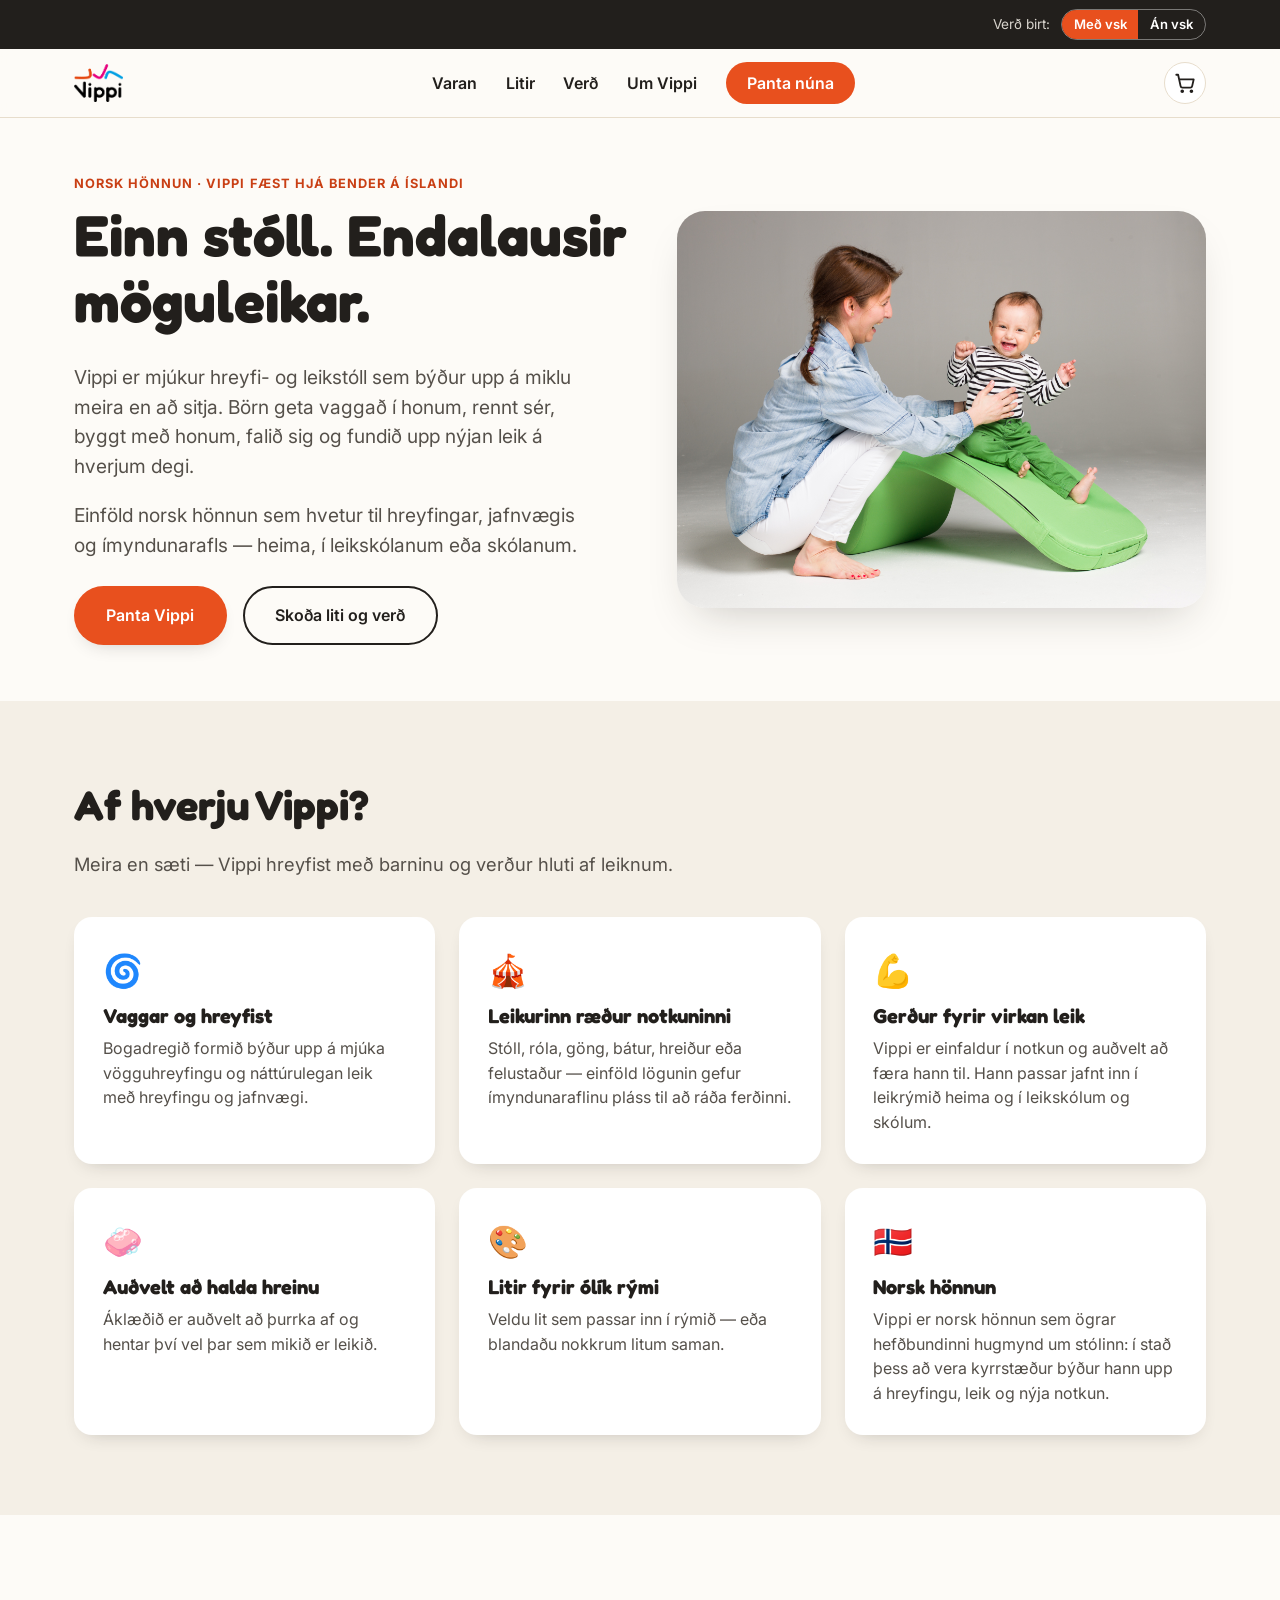
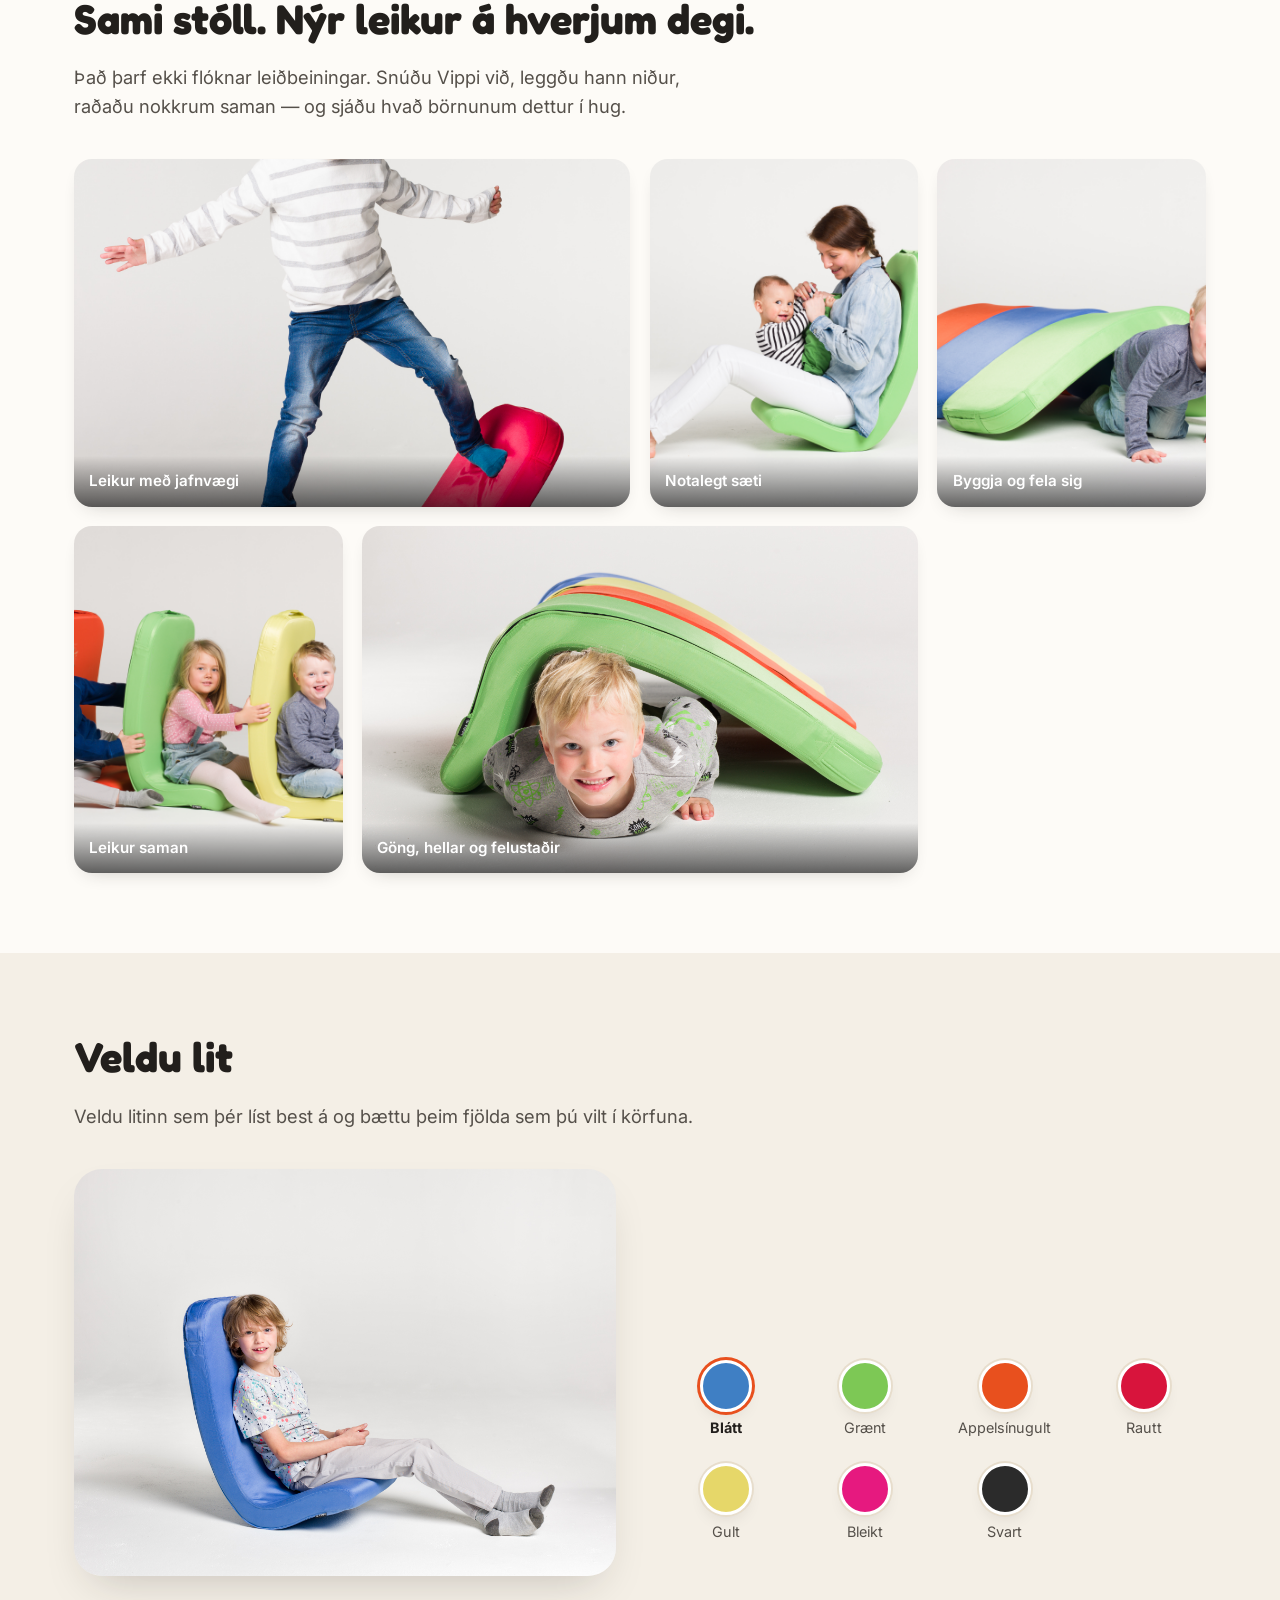
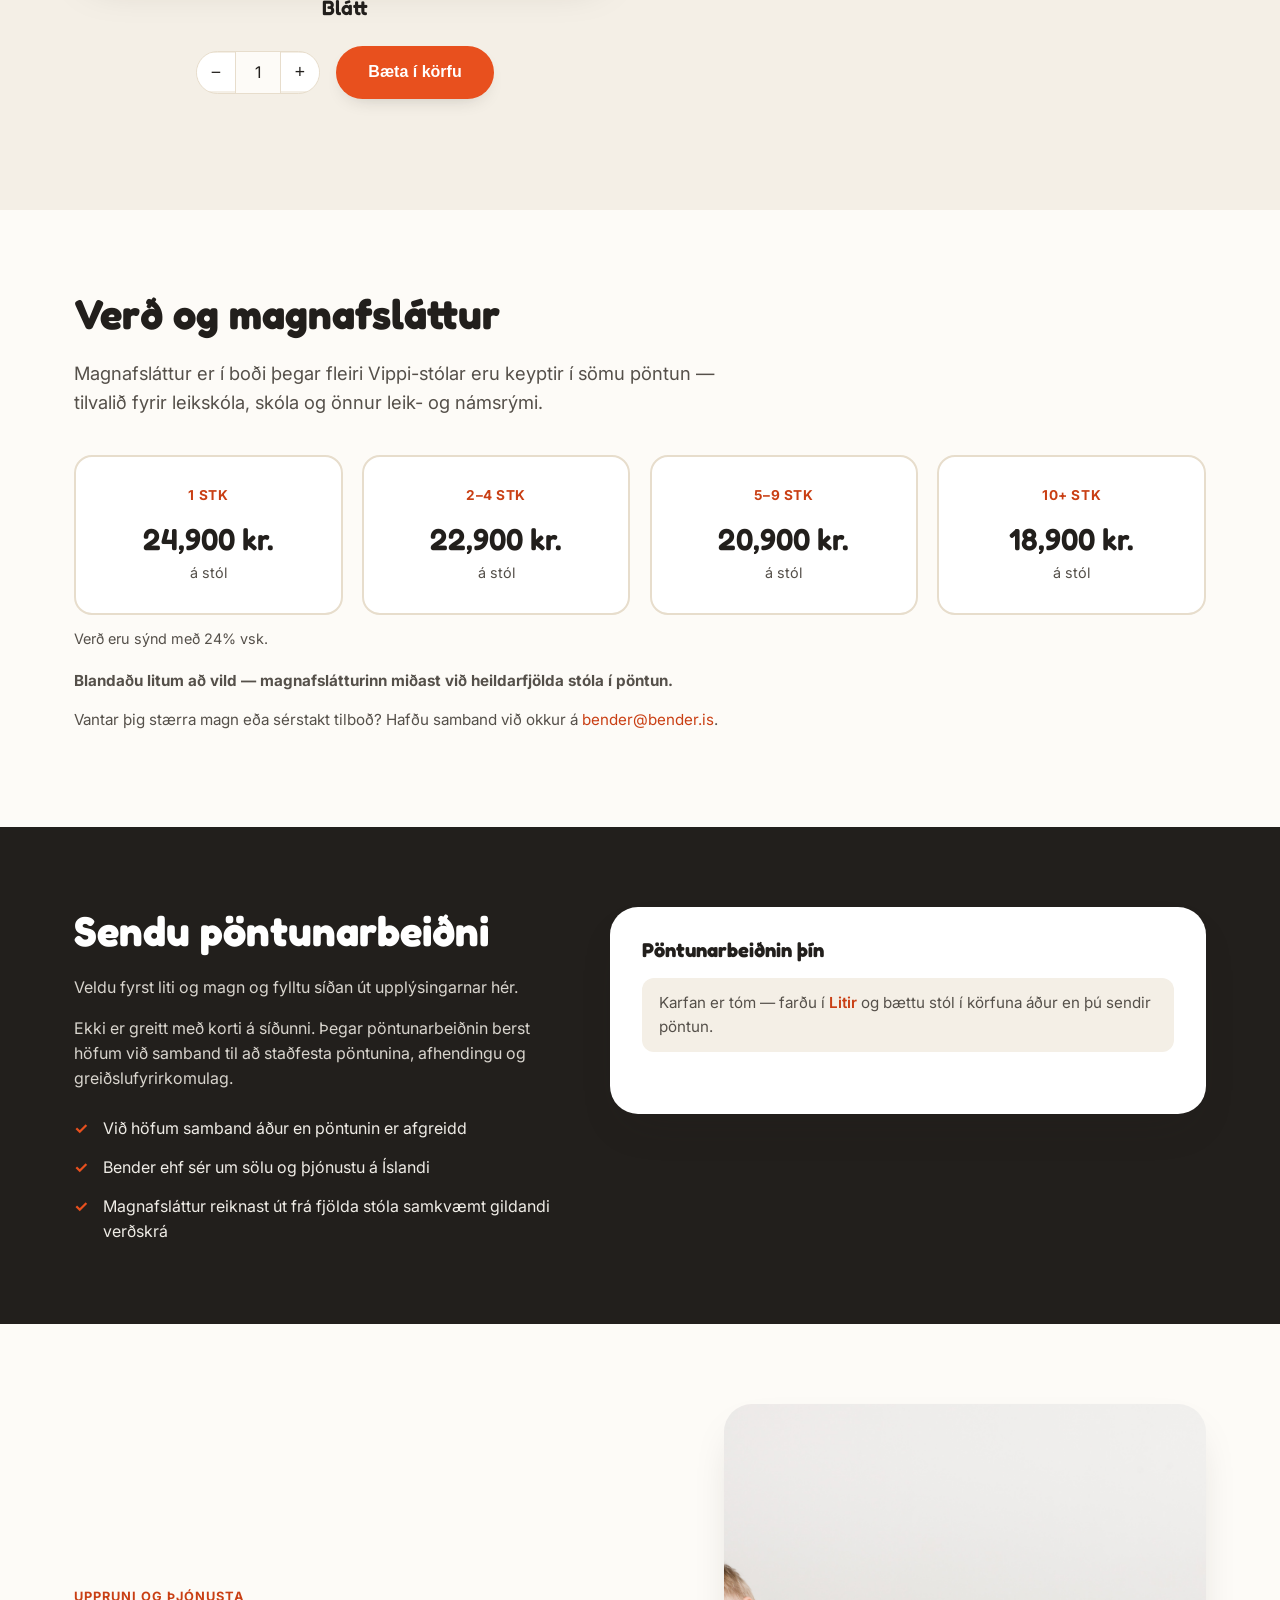
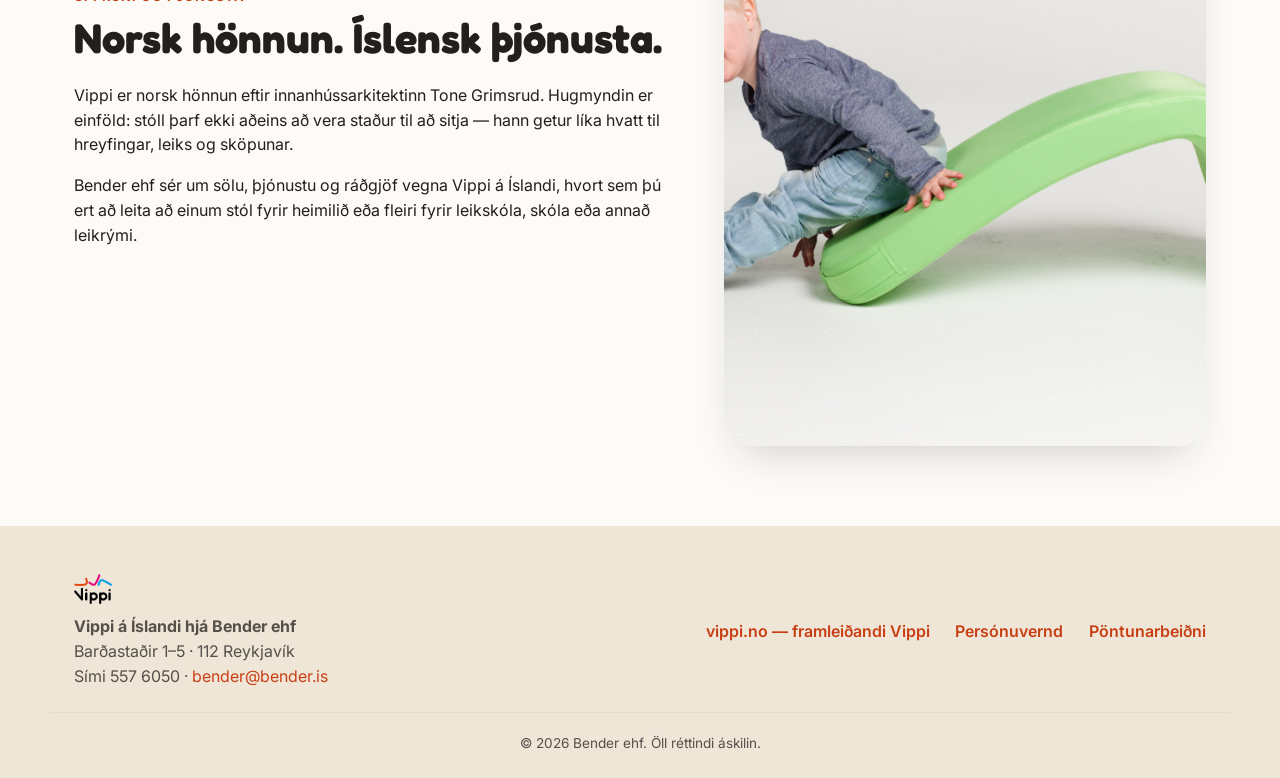
==== commit 0ffb7ce9: "Bæta við persónuverndarsíðu Ný personuvernd.html útskýrir hvaða gögn eru skráð (karfa/vsk-val aðeins" ====
--- a/index.html
+++ b/index.html
@@ -327,7 +327,8 @@
 
           <p class="consent-note">
             Með því að senda pöntunarbeiðnina veitir þú Bender ehf þær upplýsingar sem þarf til
-            að vinna úr beiðninni og hafa samband við þig. Sjá persónuverndarupplýsingar.
+            að vinna úr beiðninni og hafa samband við þig. Sjá
+            <a href="personuvernd.html">persónuverndarupplýsingar</a>.
           </p>
         </div>
 
@@ -373,7 +374,7 @@
     </div>
     <div class="footer-links">
       <a href="https://vippi.no" target="_blank" rel="noopener">vippi.no — framleiðandi Vippi</a>
-      <span class="footer-links-static">Persónuvernd</span>
+      <a href="personuvernd.html">Persónuvernd</a>
       <a href="#panta">Pöntunarbeiðni</a>
     </div>
   </div>
--- a/css/styles.css
+++ b/css/styles.css
@@ -878,6 +878,26 @@
 }
 
 /* ---------------------------------------------------------------------
+   Lagatextasíður (t.d. persónuvernd)
+--------------------------------------------------------------------- */
+.legal-nav {
+  display: flex;
+  align-items: center;
+  gap: 1.5rem;
+  flex-wrap: wrap;
+  font-weight: 600;
+}
+.legal-nav a { color: var(--ink); }
+.legal-nav a:hover { color: var(--orange-dark); }
+
+.legal-page { padding-top: 3rem; padding-bottom: 4rem; }
+.legal-page .wrap { max-width: 760px; }
+.legal-page h1 { font-size: clamp(1.8rem, 3.2vw, 2.6rem); margin-bottom: 0.6rem; }
+.legal-page .section-lead { margin-bottom: 2.4rem; }
+.legal-page h2 { font-size: 1.25rem; margin-top: 2.2rem; }
+.legal-page p { color: var(--ink-soft); }
+
+/* ---------------------------------------------------------------------
    Fótur
 --------------------------------------------------------------------- */
 .site-footer {
@@ -904,8 +924,6 @@
   flex-wrap: wrap;
   font-weight: 600;
 }
-
-.footer-links-static { color: var(--ink-soft); }
 
 .footer-copy {
   text-align: center;
